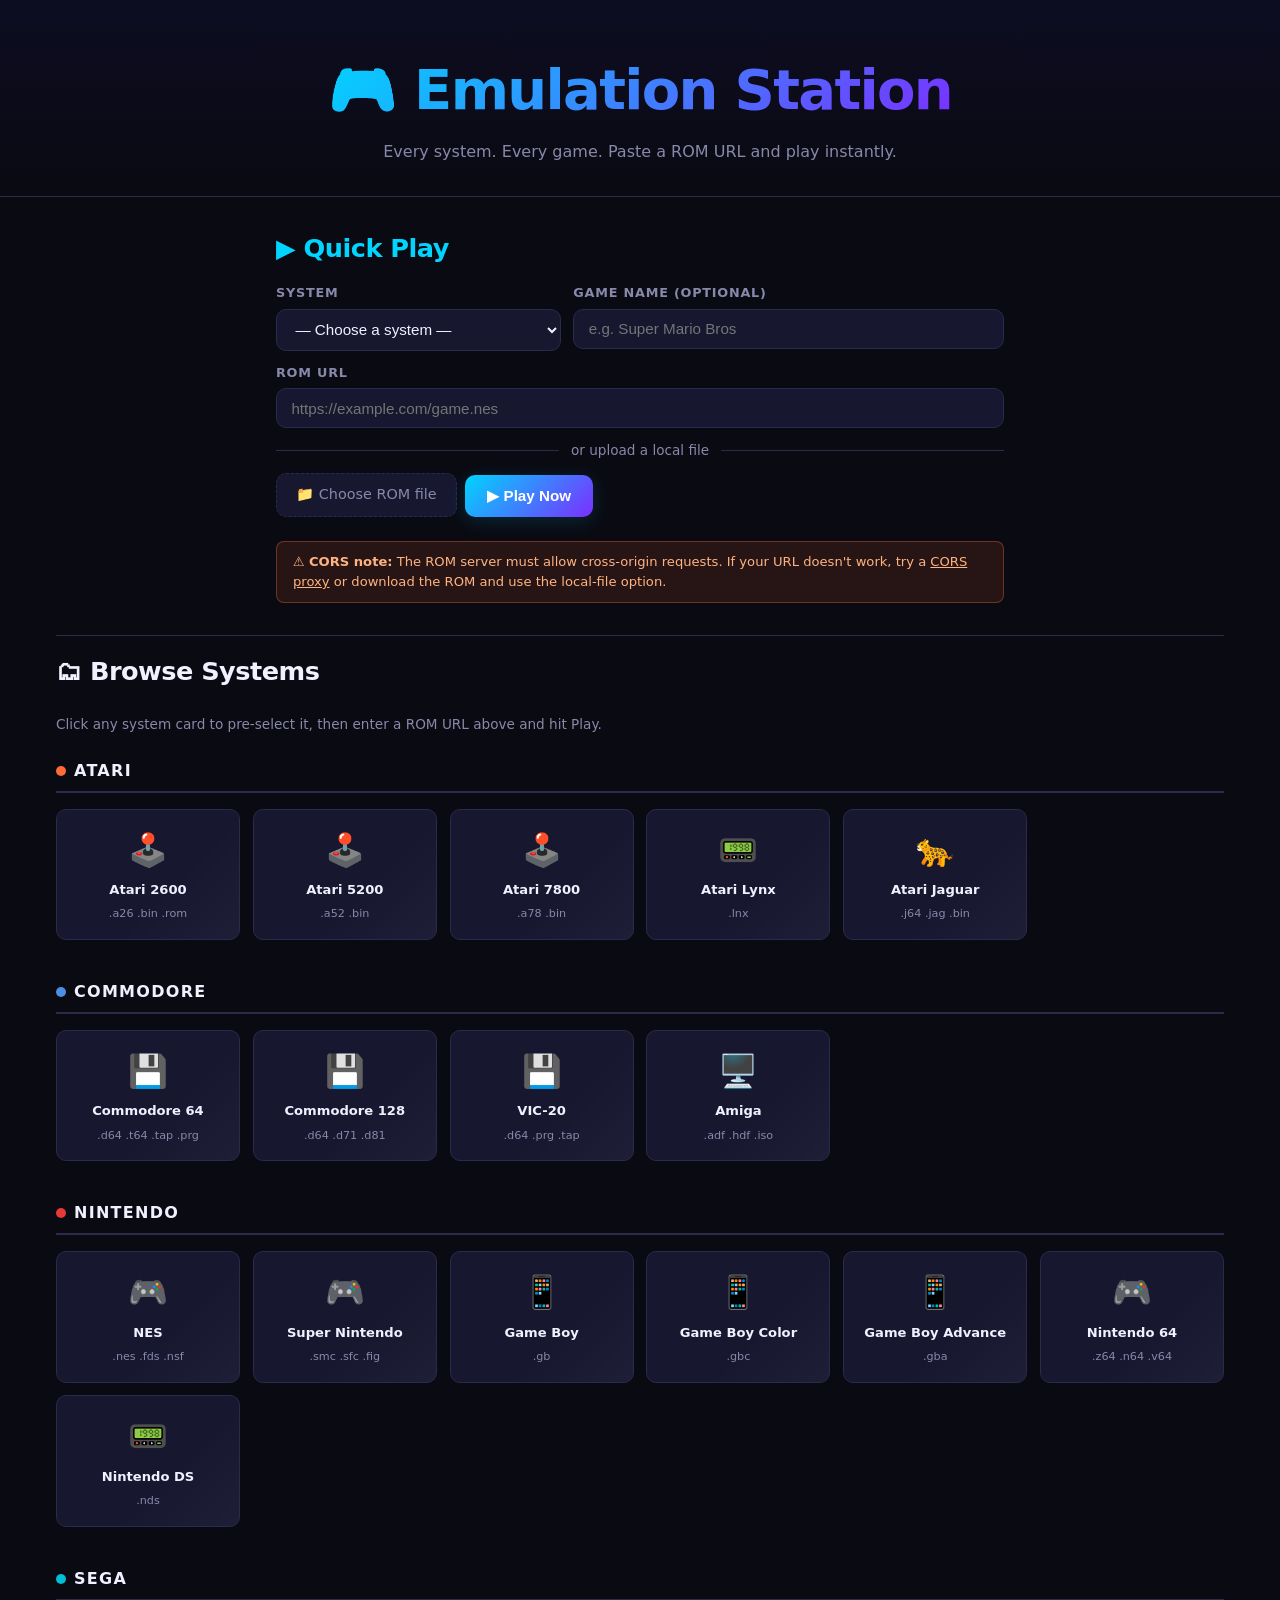
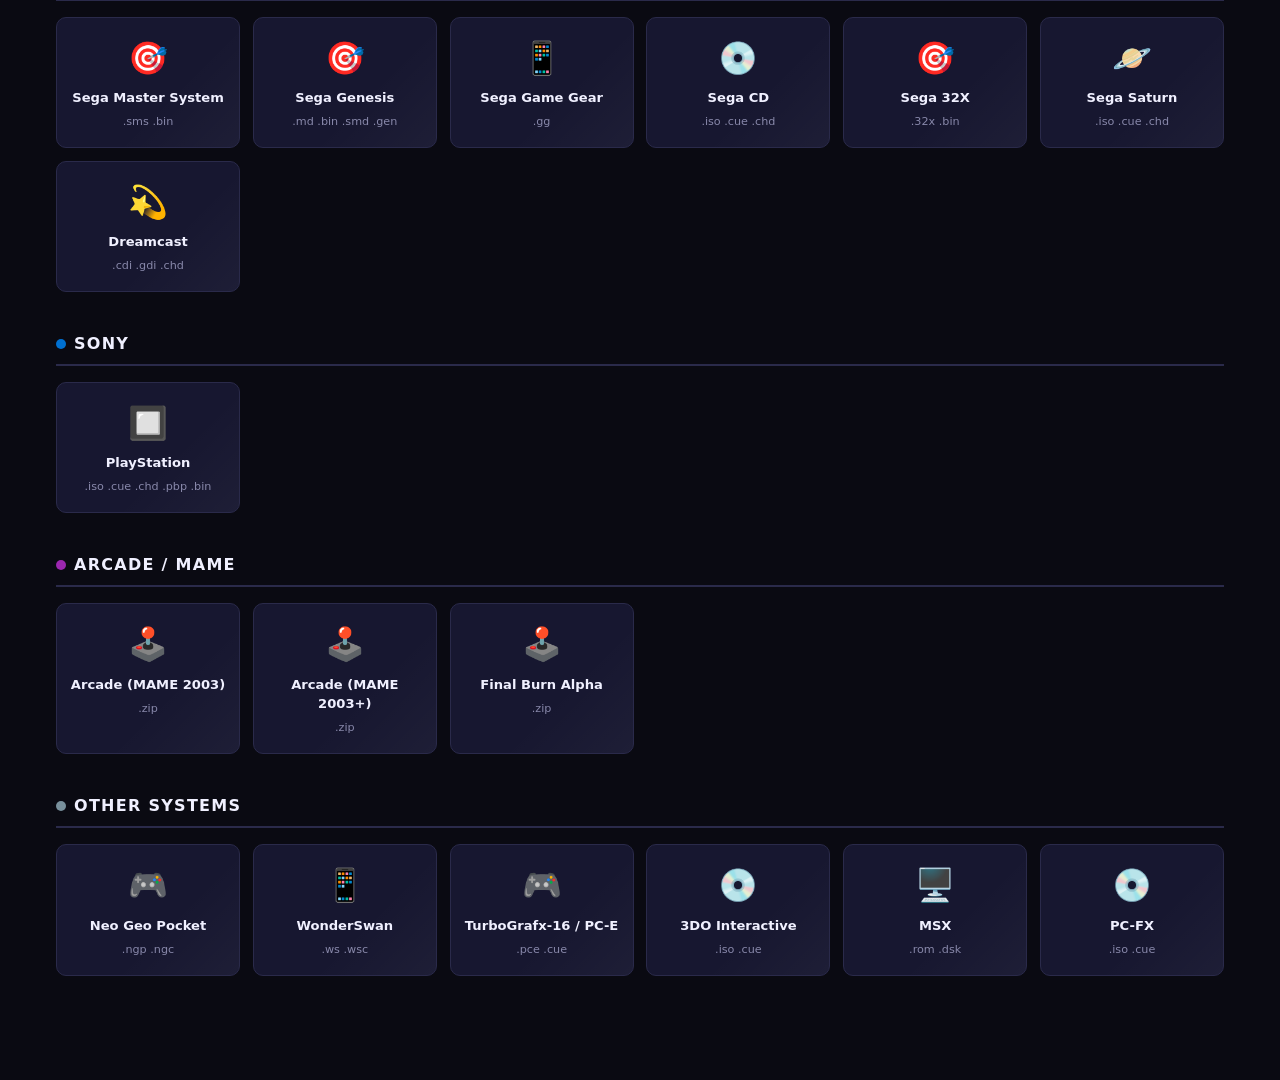
==== index.html @ 925c61c5 "Add complete web-based emulation station with 33 systems and virtual gamepad Co-authored-by: www-inf" ====
<!DOCTYPE html>
<html lang="en">
<head>
  <meta charset="UTF-8" />
  <meta name="viewport" content="width=device-width, initial-scale=1.0" />
  <title>Emulation Station – Play Any Game, Any System</title>
  <meta name="description" content="Web-based emulation station supporting Atari, Commodore, NES, SNES, N64, GBA, DS, Genesis, Dreamcast, PlayStation and more. Load ROMs from any URL." />
  <link rel="stylesheet" href="styles.css" />
  <style>
    /* ── Page-specific overrides ── */
    .page-wrapper { max-width: 1200px; margin: 0 auto; }
    .cors-note {
      background: rgba(255, 107, 53, .12);
      border: 1px solid rgba(255, 107, 53, .35);
      border-radius: 8px;
      padding: .65rem 1rem;
      font-size: .82rem;
      color: #ffb380;
      margin-top: .75rem;
    }
    .cors-note a { color: #ffb380; text-decoration: underline; }
    .launch-bar {
      display: flex;
      gap: .5rem;
      flex-wrap: wrap;
      align-items: flex-end;
    }
    .launch-bar > .btn { height: 42px; }
  </style>
</head>
<body>

<!-- ══ Header ══════════════════════════════════════════════════════════════ -->
<header class="site-header">
  <div class="logo">🎮 Emulation Station</div>
  <p class="tagline">Every system. Every game. Paste a ROM URL and play instantly.</p>
</header>

<div class="page-wrapper">

  <!-- ══ Quick-Play ════════════════════════════════════════════════════════ -->
  <section class="quick-play" aria-label="Quick play">
    <h2>▶ Quick Play</h2>

    <div class="quick-play-form">

      <!-- Row 1: system + name -->
      <div class="form-row">
        <div class="input-group">
          <label for="systemSelect">System</label>
          <select id="systemSelect">
            <option value="">— Choose a system —</option>
          </select>
        </div>
        <div class="input-group" style="flex:2 1 260px">
          <label for="gameName">Game name (optional)</label>
          <input type="text" id="gameName" placeholder="e.g. Super Mario Bros" />
        </div>
      </div>

      <!-- Row 2: URL input -->
      <div class="input-group">
        <label for="romUrl">ROM URL</label>
        <input type="url" id="romUrl" placeholder="https://example.com/game.nes" autocomplete="off" />
      </div>

      <!-- Row 3: OR / file upload / launch -->
      <div class="or-divider">or upload a local file</div>

      <div class="launch-bar">
        <label class="file-upload-label" for="romFile" title="Upload a local ROM file">
          📁 Choose ROM file
          <input type="file" id="romFile" accept=".nes,.smc,.sfc,.gb,.gbc,.gba,.z64,.n64,.v64,.nds,.md,.gen,.bin,.sms,.gg,.psx,.iso,.cue,.chd,.pbp,.a26,.a52,.a78,.lnx,.j64,.d64,.prg,.tap,.ngp,.ngc,.ws,.wsc,.pce,.adf,.32x,.gdi,.cdi,.zip,.rom" />
        </label>
        <button class="btn btn-primary" id="launchBtn" onclick="handleLaunch()">
          ▶ Play Now
        </button>
      </div>

      <p class="cors-note">
        ⚠️ <strong>CORS note:</strong> The ROM server must allow cross-origin requests.
        If your URL doesn't work, try a
        <a href="https://cors-anywhere.herokuapp.com/" target="_blank" rel="noopener">CORS proxy</a>
        or download the ROM and use the local-file option.
      </p>
    </div>
  </section>

  <!-- ══ Recent ROMs ════════════════════════════════════════════════════════ -->
  <section class="recent-section" aria-label="Recent games" id="recentSection" style="display:none">
    <h2>🕘 Recent Games</h2>
    <ul id="recentList" aria-label="Recently played games"></ul>
    <button class="btn btn-secondary" style="margin-top:.5rem;font-size:.78rem;padding:.35rem .8rem"
            onclick="clearRecent()">Clear history</button>
  </section>

  <!-- ══ System Browser ════════════════════════════════════════════════════ -->
  <section class="systems-section" aria-label="System browser">
    <h2>🗂 Browse Systems</h2>
    <p style="color:var(--text-muted);font-size:.85rem;margin-bottom:1.5rem">
      Click any system card to pre-select it, then enter a ROM URL above and hit Play.
    </p>
    <div id="categoriesContainer"></div>
  </section>

</div><!-- /.page-wrapper -->

<!-- ══ Toast ══════════════════════════════════════════════════════════════ -->
<div id="toast" class="toast" role="status" aria-live="polite"></div>

<!-- ══ Scripts ══════════════════════════════════════════════════════════════ -->
<script src="app.js"></script>
<script>
(function () {
  /* ── Build system <select> ── */
  const sel = document.getElementById('systemSelect');
  CATEGORIES.forEach(cat => {
    const group = document.createElement('optgroup');
    group.label = cat.label;
    SYSTEMS.filter(s => s.cat === cat.id).forEach(sys => {
      const opt = document.createElement('option');
      opt.value = sys.id;
      opt.textContent = sys.name;
      group.appendChild(opt);
    });
    sel.appendChild(group);
  });

  /* ── Build system cards grid ── */
  const container = document.getElementById('categoriesContainer');
  CATEGORIES.forEach(cat => {
    const systems = SYSTEMS.filter(s => s.cat === cat.id);
    if (!systems.length) return;

    const block = document.createElement('div');
    block.className = 'category-block';
    block.innerHTML = `
      <div class="category-title">
        <span class="category-dot" style="background:${cat.color}"></span>
        ${cat.label}
      </div>
      <div class="system-grid" id="grid-${cat.id}"></div>`;
    container.appendChild(block);

    const grid = block.querySelector('.system-grid');
    systems.forEach(sys => {
      const card = document.createElement('div');
      card.className = 'system-card';
      card.style.cssText = `--cat-color:${cat.color}`;
      card.innerHTML = `
        <div class="system-icon">${sys.icon}</div>
        <div class="system-name">${sys.name}</div>
        <div class="system-exts">${sys.exts}</div>`;
      card.style.borderColor = 'var(--border)';

      card.addEventListener('click', () => {
        // Deselect all cards, select this one
        document.querySelectorAll('.system-card').forEach(c => {
          c.classList.remove('selected');
          c.style.borderColor = 'var(--border)';
        });
        card.classList.add('selected');
        card.style.borderColor = cat.color;
        card.style.boxShadow   = `0 0 0 2px ${cat.color}44`;

        // Sync the <select>
        document.getElementById('systemSelect').value = sys.id;

        // Scroll to quick-play
        document.querySelector('.quick-play').scrollIntoView({ behavior: 'smooth', block: 'start' });
      });

      grid.appendChild(card);
    });
  });

  /* ── File input – auto-fill ROM name from filename ── */
  document.getElementById('romFile').addEventListener('change', function () {
    if (!this.files || !this.files[0]) return;
    const file = this.files[0];
    // Store the object URL so we can pass it to EmulatorJS
    window._localRomUrl = URL.createObjectURL(file);
    window._localRomName = file.name.replace(/\.[^.]+$/, '');

    const nameInput = document.getElementById('gameName');
    if (!nameInput.value) nameInput.value = window._localRomName;

    // Try to auto-detect system from extension
    const ext = ('.' + file.name.split('.').pop()).toLowerCase();
    const match = SYSTEMS.find(s => s.exts.split(' ').includes(ext));
    if (match) {
      document.getElementById('systemSelect').value = match.id;
      // Highlight card
      document.querySelectorAll('.system-card').forEach(c => {
        c.classList.remove('selected');
        c.style.borderColor = 'var(--border)';
        c.style.boxShadow   = '';
      });
    }
    showToast(`📁 Loaded: ${file.name}`);
  });

  /* ── Recent ROMs ── */
  function renderRecent() {
    const list    = getRecentROMs();
    const section = document.getElementById('recentSection');
    const ul      = document.getElementById('recentList');
    ul.innerHTML  = '';

    if (!list.length) { section.style.display = 'none'; return; }
    section.style.display = 'block';

    list.forEach(entry => {
      const sys = getSystem(entry.sysId);
      const li  = document.createElement('li');
      li.className = 'recent-item';
      li.innerHTML = `
        <div class="recent-item-info">
          <span>${sys ? sys.icon : '🎮'}</span>
          <span class="recent-item-name">${escHtml(entry.name)}</span>
        </div>
        <span class="recent-item-system">${sys ? sys.name : entry.sysId}</span>
        <span class="recent-item-play">▶</span>`;
      li.addEventListener('click', () => launchEmulator(entry.core, entry.rom, entry.name, entry.sysId));
      ul.appendChild(li);
    });
  }
  renderRecent();

  window.clearRecent = function () {
    clearRecentROMs();
    renderRecent();
    showToast('History cleared.');
  };

  /* ── Launch handler ── */
  window.handleLaunch = function () {
    const sysId = document.getElementById('systemSelect').value;
    const sys   = getSystem(sysId);
    if (!sys) { showToast('⚠️ Please choose a system first.'); return; }

    const name    = document.getElementById('gameName').value.trim() || window._localRomName || 'Game';
    const urlInput = document.getElementById('romUrl').value.trim();
    const rom     = window._localRomUrl || urlInput;

    if (!rom) { showToast('⚠️ Enter a ROM URL or upload a local file.'); return; }

    // Save to recent list before navigating
    saveRecentROM({ name, core: sys.core, rom: urlInput || rom, sysId, ts: Date.now() });

    launchEmulator(sys.core, rom, name, sysId);
  };

  function escHtml(s) {
    return s.replace(/&/g,'&amp;').replace(/</g,'&lt;').replace(/>/g,'&gt;');
  }

  /* ── Keyboard shortcut: Enter key on URL input ── */
  document.getElementById('romUrl').addEventListener('keydown', e => {
    if (e.key === 'Enter') handleLaunch();
  });

})();
</script>
</body>
</html>
---- styles.css ----
/* =====================================================
   Emulation Station – Global Styles
   Dark retro-gaming theme with neon cyan accents
   ===================================================== */

:root {
  --bg-primary:   #0a0a12;
  --bg-secondary: #111120;
  --bg-card:      #171730;
  --bg-card-hover:#1e1e3c;
  --accent:       #00d4ff;
  --accent2:      #7b2fff;
  --accent-atari:     #ff6b35;
  --accent-commodore: #4a8fe2;
  --accent-nintendo:  #e53935;
  --accent-sega:      #00bcd4;
  --accent-sony:      #0070d1;
  --accent-arcade:    #9c27b0;
  --accent-other:     #78909c;
  --text:         #f0f0ff;
  --text-muted:   #8888aa;
  --border:       #2a2a4a;
  --shadow:       rgba(0, 212, 255, 0.15);
  --radius:       10px;
  --transition:   0.2s ease;
}

*, *::before, *::after { box-sizing: border-box; margin: 0; padding: 0; }

html { scroll-behavior: smooth; }

body {
  font-family: 'Segoe UI', system-ui, -apple-system, sans-serif;
  background: var(--bg-primary);
  color: var(--text);
  min-height: 100vh;
  line-height: 1.5;
}

/* ── Scrollbar ─────────────────────────────────────── */
::-webkit-scrollbar { width: 6px; }
::-webkit-scrollbar-track { background: var(--bg-secondary); }
::-webkit-scrollbar-thumb { background: var(--border); border-radius: 3px; }
::-webkit-scrollbar-thumb:hover { background: var(--accent); }

/* ── Typography ────────────────────────────────────── */
h1, h2, h3 { font-weight: 700; letter-spacing: -0.02em; }
h1 { font-size: clamp(1.8rem, 5vw, 3rem); }
h2 { font-size: clamp(1.2rem, 3vw, 1.6rem); }
a { color: var(--accent); text-decoration: none; }
a:hover { text-decoration: underline; }

/* ── Utility ───────────────────────────────────────── */
.sr-only {
  position: absolute; width: 1px; height: 1px;
  padding: 0; margin: -1px; overflow: hidden;
  clip: rect(0,0,0,0); white-space: nowrap; border: 0;
}

/* ════════════════════════════════════════════════════
   LAUNCHER (index.html)
   ════════════════════════════════════════════════════ */

/* ── Site header ───────────────────────────────────── */
.site-header {
  text-align: center;
  padding: 3rem 1rem 2rem;
  background: linear-gradient(180deg, #0d0d22 0%, var(--bg-primary) 100%);
  border-bottom: 1px solid var(--border);
}
.logo {
  display: inline-flex;
  align-items: center;
  gap: .5rem;
  font-size: clamp(2rem, 6vw, 3.5rem);
  font-weight: 900;
  letter-spacing: -0.03em;
  background: linear-gradient(135deg, var(--accent) 0%, var(--accent2) 100%);
  -webkit-background-clip: text;
  -webkit-text-fill-color: transparent;
  background-clip: text;
}
.tagline {
  margin-top: .5rem;
  color: var(--text-muted);
  font-size: 1rem;
}

/* ── Quick-play section ────────────────────────────── */
.quick-play {
  max-width: 760px;
  margin: 2rem auto;
  padding: 0 1rem;
}
.quick-play h2 {
  margin-bottom: 1rem;
  color: var(--accent);
}
.quick-play-form {
  display: flex;
  flex-direction: column;
  gap: .75rem;
}
.form-row {
  display: flex;
  gap: .75rem;
  flex-wrap: wrap;
}
.form-row > * { flex: 1 1 200px; }

.input-group {
  display: flex;
  flex-direction: column;
  gap: .4rem;
}
.input-group label {
  font-size: .8rem;
  font-weight: 600;
  color: var(--text-muted);
  text-transform: uppercase;
  letter-spacing: .06em;
}

select, input[type="url"], input[type="text"] {
  width: 100%;
  padding: .65rem .9rem;
  border: 1.5px solid var(--border);
  border-radius: var(--radius);
  background: var(--bg-card);
  color: var(--text);
  font-size: .95rem;
  transition: border-color var(--transition), box-shadow var(--transition);
  outline: none;
}
select:focus,
input[type="url"]:focus,
input[type="text"]:focus {
  border-color: var(--accent);
  box-shadow: 0 0 0 3px var(--shadow);
}
select option { background: var(--bg-card); }

/* ── Buttons ───────────────────────────────────────── */
.btn {
  display: inline-flex;
  align-items: center;
  justify-content: center;
  gap: .4rem;
  padding: .65rem 1.4rem;
  border: none;
  border-radius: var(--radius);
  font-size: .95rem;
  font-weight: 700;
  cursor: pointer;
  transition: opacity var(--transition), transform var(--transition), box-shadow var(--transition);
  white-space: nowrap;
}
.btn:hover { opacity: .88; transform: translateY(-1px); }
.btn:active { transform: translateY(0); }

.btn-primary {
  background: linear-gradient(135deg, var(--accent) 0%, var(--accent2) 100%);
  color: #fff;
  box-shadow: 0 4px 20px var(--shadow);
}
.btn-secondary {
  background: var(--bg-card);
  color: var(--text);
  border: 1.5px solid var(--border);
}
.btn-secondary:hover { border-color: var(--accent); color: var(--accent); }

.btn-danger {
  background: #e53935;
  color: #fff;
}

/* ── File upload ───────────────────────────────────── */
.file-upload-label {
  display: flex;
  align-items: center;
  justify-content: center;
  gap: .5rem;
  padding: .65rem 1.2rem;
  border: 1.5px dashed var(--border);
  border-radius: var(--radius);
  background: var(--bg-card);
  color: var(--text-muted);
  cursor: pointer;
  font-size: .9rem;
  transition: border-color var(--transition), color var(--transition);
}
.file-upload-label:hover { border-color: var(--accent); color: var(--accent); }
input[type="file"] { display: none; }

/* ── Divider ───────────────────────────────────────── */
.or-divider {
  display: flex;
  align-items: center;
  gap: .75rem;
  color: var(--text-muted);
  font-size: .85rem;
}
.or-divider::before,
.or-divider::after {
  content: '';
  flex: 1;
  height: 1px;
  background: var(--border);
}

/* ── Recent ROMs ───────────────────────────────────── */
.recent-section {
  max-width: 760px;
  margin: 0 auto 2rem;
  padding: 0 1rem;
}
.recent-section h2 { margin-bottom: .75rem; color: var(--text-muted); font-size: 1rem; text-transform: uppercase; letter-spacing: .06em; }
#recentList { list-style: none; display: flex; flex-direction: column; gap: .4rem; }
.recent-item {
  display: flex;
  align-items: center;
  justify-content: space-between;
  gap: .75rem;
  padding: .55rem .9rem;
  border: 1px solid var(--border);
  border-radius: var(--radius);
  background: var(--bg-card);
  font-size: .85rem;
  cursor: pointer;
  transition: border-color var(--transition), background var(--transition);
}
.recent-item:hover { border-color: var(--accent); background: var(--bg-card-hover); }
.recent-item-info { display: flex; align-items: center; gap: .5rem; overflow: hidden; }
.recent-item-name { font-weight: 600; white-space: nowrap; overflow: hidden; text-overflow: ellipsis; }
.recent-item-system { color: var(--text-muted); font-size: .78rem; white-space: nowrap; }
.recent-item-play { font-size: 1.1rem; flex-shrink: 0; }
.badge {
  font-size: .7rem;
  font-weight: 700;
  padding: .15rem .4rem;
  border-radius: 4px;
  text-transform: uppercase;
  letter-spacing: .05em;
  flex-shrink: 0;
}

/* ── System grid ───────────────────────────────────── */
.systems-section {
  max-width: 1200px;
  margin: 0 auto;
  padding: 0 1rem 4rem;
}
.systems-section > h2 {
  margin-bottom: 1.5rem;
  padding-top: 1rem;
  border-top: 1px solid var(--border);
}

.category-block { margin-bottom: 2.5rem; }
.category-title {
  display: flex;
  align-items: center;
  gap: .5rem;
  font-size: 1rem;
  font-weight: 700;
  text-transform: uppercase;
  letter-spacing: .08em;
  margin-bottom: 1rem;
  padding-bottom: .5rem;
  border-bottom: 2px solid var(--border);
}
.category-dot {
  width: 10px;
  height: 10px;
  border-radius: 50%;
  flex-shrink: 0;
}

.system-grid {
  display: grid;
  grid-template-columns: repeat(auto-fill, minmax(160px, 1fr));
  gap: .8rem;
}
.system-card {
  display: flex;
  flex-direction: column;
  align-items: center;
  gap: .4rem;
  padding: 1rem .75rem;
  border: 1.5px solid var(--border);
  border-radius: var(--radius);
  background: var(--bg-card);
  cursor: pointer;
  transition: border-color var(--transition), background var(--transition), transform var(--transition), box-shadow var(--transition);
  text-align: center;
  position: relative;
  overflow: hidden;
  user-select: none;
}
.system-card::before {
  content: '';
  position: absolute;
  inset: 0;
  background: linear-gradient(135deg, transparent 60%, rgba(255,255,255,.03) 100%);
}
.system-card:hover {
  transform: translateY(-3px);
  box-shadow: 0 8px 24px rgba(0,0,0,.4);
}
.system-card.selected {
  background: var(--bg-card-hover);
}
.system-icon { font-size: 2rem; }
.system-name { font-size: .82rem; font-weight: 700; }
.system-exts { font-size: .7rem; color: var(--text-muted); }

/* ════════════════════════════════════════════════════
   EMULATOR PAGE (emulator.html)
   ════════════════════════════════════════════════════ */

.emulator-page {
  display: flex;
  flex-direction: column;
  min-height: 100vh;
  background: #000;
}

/* ── Top bar ───────────────────────────────────────── */
.emu-topbar {
  display: flex;
  align-items: center;
  gap: .5rem;
  padding: .5rem .75rem;
  background: var(--bg-secondary);
  border-bottom: 1px solid var(--border);
  flex-shrink: 0;
  flex-wrap: wrap;
}
.emu-topbar .btn { padding: .4rem .8rem; font-size: .8rem; }
.game-title {
  flex: 1;
  font-size: .9rem;
  font-weight: 600;
  text-align: center;
  color: var(--text-muted);
  overflow: hidden;
  text-overflow: ellipsis;
  white-space: nowrap;
}

/* ── Game screen ───────────────────────────────────── */
#game {
  width: 100%;
  max-width: 900px;
  margin: 0 auto;
  background: #000;
  flex-shrink: 0;
  /* let EmulatorJS size the canvas; keep aspect ratio */
}
#game canvas { display: block; width: 100% !important; height: auto !important; }

/* ── Loading overlay ───────────────────────────────── */
.loading-overlay {
  position: fixed;
  inset: 0;
  background: rgba(10,10,18,.95);
  display: flex;
  flex-direction: column;
  align-items: center;
  justify-content: center;
  gap: 1rem;
  z-index: 9999;
  transition: opacity .4s ease;
}
.loading-overlay.hidden { opacity: 0; pointer-events: none; }
.spinner {
  width: 48px; height: 48px;
  border: 4px solid var(--border);
  border-top-color: var(--accent);
  border-radius: 50%;
  animation: spin 1s linear infinite;
}
@keyframes spin { to { transform: rotate(360deg); } }
.loading-text { color: var(--text-muted); font-size: .9rem; }

/* ── Virtual gamepad ───────────────────────────────── */
.virtual-gamepad {
  background: var(--bg-secondary);
  border-top: 1px solid var(--border);
  padding: .75rem .5rem 1rem;
  user-select: none;
  flex-shrink: 0;
  max-width: 900px;
  width: 100%;
  margin: 0 auto;
}

.shoulder-row {
  display: flex;
  justify-content: space-between;
  margin-bottom: .6rem;
  gap: .4rem;
}
.shoulder-left,
.shoulder-right {
  display: flex;
  gap: .3rem;
}

.main-row {
  display: flex;
  align-items: center;
  justify-content: space-between;
  gap: .5rem;
}

/* D-pad */
.dpad {
  display: grid;
  grid-template-areas:
    ". up ."
    "left center right"
    ". down .";
  grid-template-columns: 40px 40px 40px;
  grid-template-rows: 40px 40px 40px;
  gap: 2px;
  flex-shrink: 0;
}
.dpad-up    { grid-area: up; }
.dpad-down  { grid-area: down; }
.dpad-left  { grid-area: left; }
.dpad-right { grid-area: right; }
.dpad-center {
  grid-area: center;
  background: #1a1a2e;
  border-radius: 3px;
}

/* Action button diamond */
.action-buttons {
  display: grid;
  grid-template-areas:
    ". y ."
    "x . a"
    ". b .";
  grid-template-columns: 40px 40px 40px;
  grid-template-rows: 40px 40px 40px;
  gap: 2px;
  flex-shrink: 0;
}
.btn-y { grid-area: y; }
.btn-x { grid-area: x; }
.btn-a { grid-area: a; }
.btn-b { grid-area: b; }

/* Center meta-buttons */
.center-buttons {
  display: flex;
  flex-direction: column;
  gap: .4rem;
  align-items: center;
}

/* ── Gamepad button styles ─────────────────────────── */
.gp-btn {
  display: flex;
  align-items: center;
  justify-content: center;
  border: none;
  outline: none;
  cursor: pointer;
  transition: background var(--transition), transform .08s, box-shadow .08s;
  font-weight: 700;
  font-size: .7rem;
  touch-action: none;
  -webkit-tap-highlight-color: transparent;
}
.gp-btn:active, .gp-btn.pressed {
  transform: scale(.9);
  box-shadow: none !important;
}

/* D-pad buttons */
.dpad-btn {
  width: 40px; height: 40px;
  background: #222240;
  border-radius: 6px;
  color: var(--text);
  font-size: 1rem;
  box-shadow: 0 3px 0 #111130;
}
.dpad-btn:active, .dpad-btn.pressed {
  background: #333360;
  box-shadow: 0 1px 0 #111130;
}

/* Shoulder buttons */
.shoulder-btn {
  height: 32px;
  padding: 0 .8rem;
  background: #1e1e3a;
  border-radius: 8px 8px 4px 4px;
  color: var(--text-muted);
  box-shadow: 0 4px 0 #11112a;
  font-size: .72rem;
}
.shoulder-btn:active, .shoulder-btn.pressed {
  background: #2a2a4a;
  box-shadow: 0 1px 0 #11112a;
}

/* Action buttons */
.action-btn {
  width: 40px; height: 40px;
  border-radius: 50%;
  font-size: .75rem;
  box-shadow: 0 3px 0 rgba(0,0,0,.5);
}
.btn-a { background: #2196f3; color: #fff; box-shadow: 0 3px 0 #1565c0; }
.btn-b { background: #f44336; color: #fff; box-shadow: 0 3px 0 #b71c1c; }
.btn-x { background: #ff9800; color: #fff; box-shadow: 0 3px 0 #e65100; }
.btn-y { background: #4caf50; color: #fff; box-shadow: 0 3px 0 #1b5e20; }
.btn-a:active, .btn-a.pressed { background: #1565c0; }
.btn-b:active, .btn-b.pressed { background: #b71c1c; }
.btn-x:active, .btn-x.pressed { background: #e65100; }
.btn-y:active, .btn-y.pressed { background: #1b5e20; }

/* Meta buttons */
.meta-btn {
  padding: .3rem .6rem;
  background: #252540;
  border-radius: 20px;
  color: var(--text-muted);
  font-size: .65rem;
  box-shadow: 0 2px 0 #11112a;
  height: 28px;
}
.meta-btn:active, .meta-btn.pressed {
  background: #353560;
  box-shadow: 0 0 0 #11112a;
}

/* ── Toggle gamepad button ─────────────────────────── */
.toggle-gamepad-btn {
  position: fixed;
  bottom: 1rem;
  right: 1rem;
  width: 44px; height: 44px;
  border-radius: 50%;
  background: var(--accent2);
  color: #fff;
  border: none;
  font-size: 1.3rem;
  cursor: pointer;
  z-index: 100;
  box-shadow: 0 4px 16px rgba(123,47,255,.5);
  display: flex;
  align-items: center;
  justify-content: center;
  transition: background var(--transition);
}
.toggle-gamepad-btn:hover { background: #6320cc; }
.virtual-gamepad.hidden { display: none; }

/* ── Notification toast ────────────────────────────── */
.toast {
  position: fixed;
  bottom: 1.5rem;
  left: 50%;
  transform: translateX(-50%) translateY(10px);
  padding: .65rem 1.2rem;
  background: var(--bg-card);
  border: 1px solid var(--border);
  border-radius: 100px;
  font-size: .85rem;
  opacity: 0;
  pointer-events: none;
  transition: opacity .3s ease, transform .3s ease;
  z-index: 1000;
  white-space: nowrap;
}
.toast.show {
  opacity: 1;
  transform: translateX(-50%) translateY(0);
}

/* ── Modal ─────────────────────────────────────────── */
.modal-backdrop {
  position: fixed;
  inset: 0;
  background: rgba(0,0,0,.7);
  z-index: 500;
  display: flex;
  align-items: center;
  justify-content: center;
  padding: 1rem;
  opacity: 0;
  pointer-events: none;
  transition: opacity .2s ease;
}
.modal-backdrop.open { opacity: 1; pointer-events: all; }
.modal {
  background: var(--bg-card);
  border: 1px solid var(--border);
  border-radius: calc(var(--radius)*1.5);
  padding: 1.5rem;
  width: 100%;
  max-width: 440px;
  transform: scale(.95);
  transition: transform .2s ease;
}
.modal-backdrop.open .modal { transform: scale(1); }
.modal h3 { margin-bottom: 1rem; font-size: 1.1rem; }
.modal .form-row { margin-bottom: .75rem; }
.modal-actions { display: flex; gap: .5rem; justify-content: flex-end; margin-top: 1rem; }

/* ── Responsive ────────────────────────────────────── */
@media (max-width: 520px) {
  .dpad-btn { width: 36px; height: 36px; font-size: .9rem; }
  .action-btn { width: 36px; height: 36px; font-size: .68rem; }
  .dpad {
    grid-template-columns: 36px 36px 36px;
    grid-template-rows: 36px 36px 36px;
  }
  .action-buttons {
    grid-template-columns: 36px 36px 36px;
    grid-template-rows: 36px 36px 36px;
  }
}

@media (min-width: 900px) {
  /* On desktop, the virtual gamepad is hidden by default (use keyboard) */
  .virtual-gamepad { display: none; }
  .virtual-gamepad.force-visible { display: block; }
}
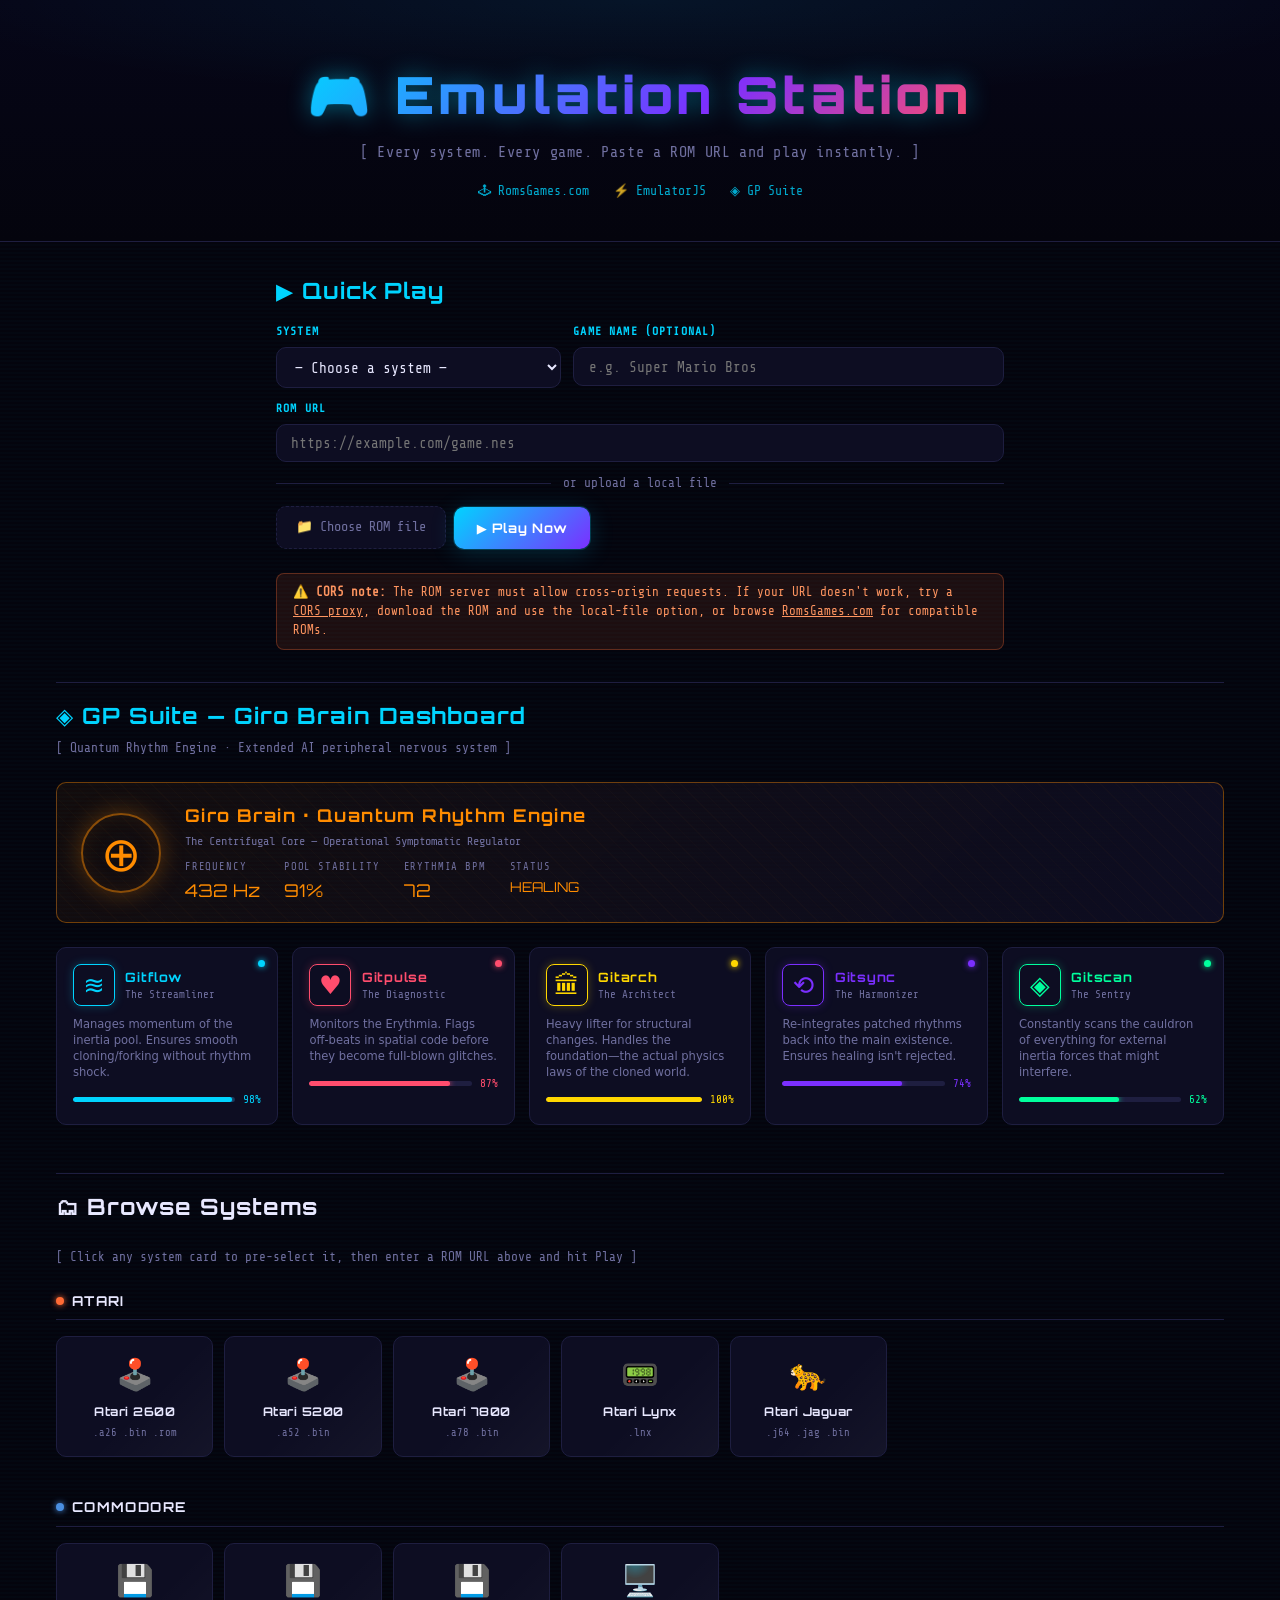
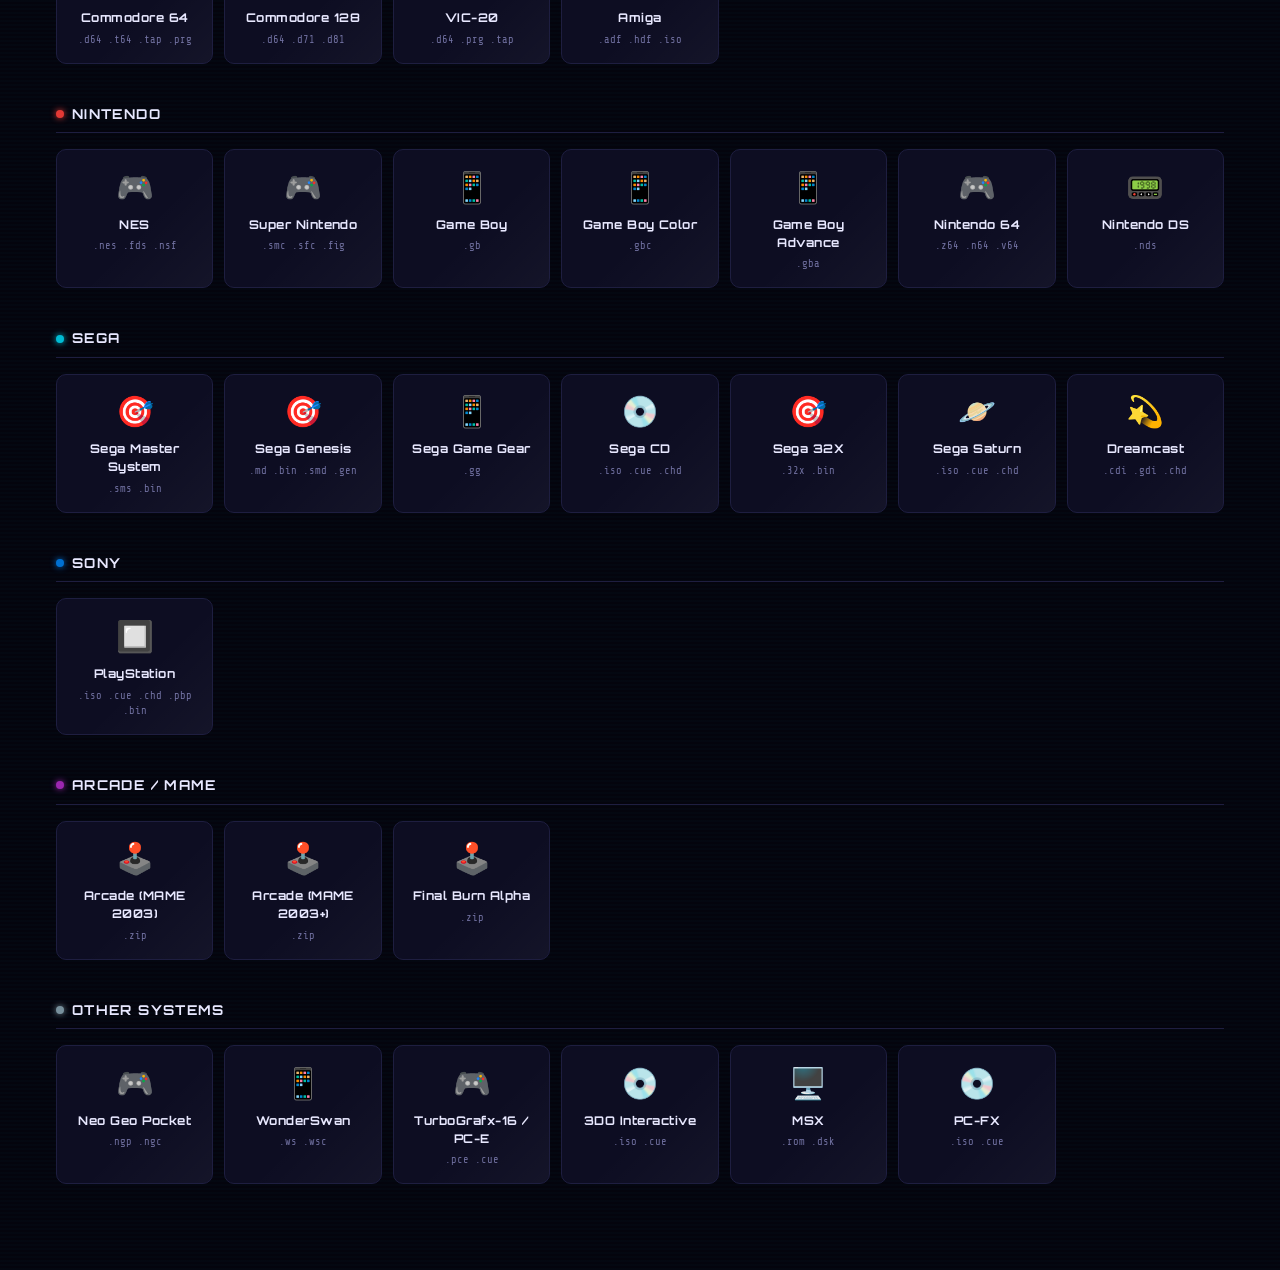
==== commit c83cffbf: "Add sci-fi HUD styling, GP Suite dashboard, Game Genie panel, romsgames.com link, fix emulator readi" ====
--- a/index.html
+++ b/index.html
@@ -10,15 +10,16 @@
     /* ── Page-specific overrides ── */
     .page-wrapper { max-width: 1200px; margin: 0 auto; }
     .cors-note {
-      background: rgba(255, 107, 53, .12);
-      border: 1px solid rgba(255, 107, 53, .35);
+      background: rgba(255, 107, 53, .10);
+      border: 1px solid rgba(255, 107, 53, .30);
       border-radius: 8px;
-      padding: .65rem 1rem;
-      font-size: .82rem;
-      color: #ffb380;
+      padding: .6rem 1rem;
+      font-family: var(--font-mono);
+      font-size: .78rem;
+      color: #ff9560;
       margin-top: .75rem;
     }
-    .cors-note a { color: #ffb380; text-decoration: underline; }
+    .cors-note a { color: #ff9560; text-decoration: underline; }
     .launch-bar {
       display: flex;
       gap: .5rem;
@@ -33,7 +34,12 @@
 <!-- ══ Header ══════════════════════════════════════════════════════════════ -->
 <header class="site-header">
   <div class="logo">🎮 Emulation Station</div>
-  <p class="tagline">Every system. Every game. Paste a ROM URL and play instantly.</p>
+  <p class="tagline">[ Every system. Every game. Paste a ROM URL and play instantly. ]</p>
+  <nav class="header-links" aria-label="External links">
+    <a href="https://romsgames.com" target="_blank" rel="noopener">🕹 RomsGames.com</a>
+    <a href="https://emulatorjs.org" target="_blank" rel="noopener">⚡ EmulatorJS</a>
+    <a href="#gp-suite">◈ GP Suite</a>
+  </nav>
 </header>
 
 <div class="page-wrapper">
@@ -80,8 +86,9 @@
       <p class="cors-note">
         ⚠️ <strong>CORS note:</strong> The ROM server must allow cross-origin requests.
         If your URL doesn't work, try a
-        <a href="https://cors-anywhere.herokuapp.com/" target="_blank" rel="noopener">CORS proxy</a>
-        or download the ROM and use the local-file option.
+        <a href="https://cors-anywhere.herokuapp.com/" target="_blank" rel="noopener">CORS proxy</a>,
+        download the ROM and use the local-file option, or browse
+        <a href="https://romsgames.com" target="_blank" rel="noopener">RomsGames.com</a> for compatible ROMs.
       </p>
     </div>
   </section>
@@ -94,11 +101,47 @@
             onclick="clearRecent()">Clear history</button>
   </section>
 
+  <!-- ══ GP Suite Dashboard ════════════════════════════════════════════════ -->
+  <section class="gp-suite-section" id="gp-suite" aria-label="GP Suite AI Dashboard">
+    <h2>◈ GP Suite — Giro Brain Dashboard</h2>
+    <p class="gp-subtitle">[ Quantum Rhythm Engine · Extended AI peripheral nervous system ]</p>
+
+    <!-- Giro Brain core panel -->
+    <div class="giro-brain-panel" id="giroBrainPanel">
+      <div class="giro-core-symbol" id="giroCoreSymbol">⊕</div>
+      <div class="giro-brain-info">
+        <h3>Giro Brain · Quantum Rhythm Engine</h3>
+        <p class="giro-sub">The Centrifugal Core — Operational Symptomatic Regulator</p>
+        <div class="giro-stats">
+          <div class="giro-stat">
+            <span class="giro-stat-label">Frequency</span>
+            <span class="giro-stat-value" id="giroFreq">432 Hz</span>
+          </div>
+          <div class="giro-stat">
+            <span class="giro-stat-label">Pool Stability</span>
+            <span class="giro-stat-value" id="giroStability">91%</span>
+          </div>
+          <div class="giro-stat">
+            <span class="giro-stat-label">Erythmia BPM</span>
+            <span class="giro-stat-value" id="giroBPM">72</span>
+          </div>
+          <div class="giro-stat">
+            <span class="giro-stat-label">Status</span>
+            <span class="giro-stat-value" id="giroStatus" style="color:#ff8c00;font-size:.85rem">HEALING</span>
+          </div>
+        </div>
+      </div>
+    </div>
+
+    <!-- Agent cards grid -->
+    <div class="gp-agents-grid" id="gpAgentsGrid"></div>
+  </section>
+
   <!-- ══ System Browser ════════════════════════════════════════════════════ -->
   <section class="systems-section" aria-label="System browser">
     <h2>🗂 Browse Systems</h2>
-    <p style="color:var(--text-muted);font-size:.85rem;margin-bottom:1.5rem">
-      Click any system card to pre-select it, then enter a ROM URL above and hit Play.
+    <p style="color:var(--text-muted);font-family:var(--font-mono);font-size:.8rem;margin-bottom:1.5rem">
+      [ Click any system card to pre-select it, then enter a ROM URL above and hit Play ]
     </p>
     <div id="categoriesContainer"></div>
   </section>
@@ -136,7 +179,7 @@
     block.className = 'category-block';
     block.innerHTML = `
       <div class="category-title">
-        <span class="category-dot" style="background:${cat.color}"></span>
+        <span class="category-dot" style="background:${cat.color};color:${cat.color}"></span>
         ${cat.label}
       </div>
       <div class="system-grid" id="grid-${cat.id}"></div>`;
@@ -154,19 +197,15 @@
       card.style.borderColor = 'var(--border)';
 
       card.addEventListener('click', () => {
-        // Deselect all cards, select this one
         document.querySelectorAll('.system-card').forEach(c => {
           c.classList.remove('selected');
           c.style.borderColor = 'var(--border)';
+          c.style.boxShadow   = '';
         });
         card.classList.add('selected');
         card.style.borderColor = cat.color;
-        card.style.boxShadow   = `0 0 0 2px ${cat.color}44`;
-
-        // Sync the <select>
+        card.style.boxShadow   = `0 0 0 2px ${cat.color}44, 0 0 16px ${cat.color}22`;
         document.getElementById('systemSelect').value = sys.id;
-
-        // Scroll to quick-play
         document.querySelector('.quick-play').scrollIntoView({ behavior: 'smooth', block: 'start' });
       });
 
@@ -178,19 +217,16 @@
   document.getElementById('romFile').addEventListener('change', function () {
     if (!this.files || !this.files[0]) return;
     const file = this.files[0];
-    // Store the object URL so we can pass it to EmulatorJS
-    window._localRomUrl = URL.createObjectURL(file);
+    window._localRomUrl  = URL.createObjectURL(file);
     window._localRomName = file.name.replace(/\.[^.]+$/, '');
 
     const nameInput = document.getElementById('gameName');
     if (!nameInput.value) nameInput.value = window._localRomName;
 
-    // Try to auto-detect system from extension
-    const ext = ('.' + file.name.split('.').pop()).toLowerCase();
+    const ext   = ('.' + file.name.split('.').pop()).toLowerCase();
     const match = SYSTEMS.find(s => s.exts.split(' ').includes(ext));
     if (match) {
       document.getElementById('systemSelect').value = match.id;
-      // Highlight card
       document.querySelectorAll('.system-card').forEach(c => {
         c.classList.remove('selected');
         c.style.borderColor = 'var(--border)';
@@ -239,15 +275,13 @@
     const sys   = getSystem(sysId);
     if (!sys) { showToast('⚠️ Please choose a system first.'); return; }
 
-    const name    = document.getElementById('gameName').value.trim() || window._localRomName || 'Game';
+    const name     = document.getElementById('gameName').value.trim() || window._localRomName || 'Game';
     const urlInput = document.getElementById('romUrl').value.trim();
-    const rom     = window._localRomUrl || urlInput;
+    const rom      = window._localRomUrl || urlInput;
 
     if (!rom) { showToast('⚠️ Enter a ROM URL or upload a local file.'); return; }
 
-    // Save to recent list before navigating
     saveRecentROM({ name, core: sys.core, rom: urlInput || rom, sysId, ts: Date.now() });
-
     launchEmulator(sys.core, rom, name, sysId);
   };
 
@@ -260,6 +294,59 @@
     if (e.key === 'Enter') handleLaunch();
   });
 
+  /* ── GP Suite Dashboard ── */
+  (function buildGPSuite() {
+    const grid = document.getElementById('gpAgentsGrid');
+
+    GP_AGENTS.forEach(agent => {
+      const card = document.createElement('div');
+      card.className   = 'gp-agent-card';
+      card.id          = `agent-${agent.id}`;
+      card.style.setProperty('--agent-color', agent.color);
+      card.innerHTML = `
+        <div class="gp-status-dot"></div>
+        <div class="gp-agent-header">
+          <div class="gp-agent-symbol">${agent.symbol}</div>
+          <div class="gp-agent-label">
+            <h4>${agent.name}</h4>
+            <div class="gp-agent-title">${agent.title}</div>
+          </div>
+        </div>
+        <p class="gp-agent-role">${agent.role}</p>
+        <div class="gp-health-bar-wrap">
+          <div class="gp-health-bar">
+            <div class="gp-health-fill" id="health-fill-${agent.id}" style="width:${agent.health}%"></div>
+          </div>
+          <span class="gp-health-pct" id="health-pct-${agent.id}">${agent.health}%</span>
+        </div>`;
+      grid.appendChild(card);
+    });
+
+    /* Heartbeat tick – update health bars every 3 s */
+    let agents = GP_AGENTS.slice();
+    setInterval(() => {
+      agents = gpHeartbeat(agents);
+      agents.forEach(a => {
+        const fill = document.getElementById(`health-fill-${a.id}`);
+        const pct  = document.getElementById(`health-pct-${a.id}`);
+        if (fill) fill.style.width = a.health + '%';
+        if (pct)  pct.textContent  = a.health + '%';
+      });
+
+      /* Giro Brain pulse */
+      const bpmDelta  = Math.round((Math.random() - 0.5) * 4);
+      const newBPM    = Math.max(55, Math.min(110, GIRO_BRAIN.erythmiaBPM + bpmDelta));
+      GIRO_BRAIN.erythmiaBPM = newBPM;
+      const bpmEl = document.getElementById('giroBPM');
+      if (bpmEl) bpmEl.textContent = newBPM;
+
+      const stabilityDelta = (Math.random() - 0.5) * 2;
+      GIRO_BRAIN.poolStability = Math.max(50, Math.min(100, GIRO_BRAIN.poolStability + stabilityDelta));
+      const stEl = document.getElementById('giroStability');
+      if (stEl) stEl.textContent = Math.round(GIRO_BRAIN.poolStability) + '%';
+    }, 3000);
+  })();
+
 })();
 </script>
 </body>
--- a/styles.css
+++ b/styles.css
@@ -1,15 +1,20 @@
 /* =====================================================
    Emulation Station – Global Styles
-   Dark retro-gaming theme with neon cyan accents
+   Sci-fi alien-radio HUD theme · neon cyan + violet
    ===================================================== */
 
+@import url('https://fonts.googleapis.com/css2?family=Orbitron:wght@400;700;900&family=Share+Tech+Mono&display=swap');
+
 :root {
-  --bg-primary:   #0a0a12;
-  --bg-secondary: #111120;
-  --bg-card:      #171730;
-  --bg-card-hover:#1e1e3c;
+  --bg-primary:   #04040d;
+  --bg-secondary: #080818;
+  --bg-card:      #0d0d22;
+  --bg-card-hover:#121230;
   --accent:       #00d4ff;
   --accent2:      #7b2fff;
+  --accent3:      #ff4d6d;
+  --accent-gold:  #ffd700;
+  --accent-green: #00ff9d;
   --accent-atari:     #ff6b35;
   --accent-commodore: #4a8fe2;
   --accent-nintendo:  #e53935;
@@ -17,12 +22,16 @@
   --accent-sony:      #0070d1;
   --accent-arcade:    #9c27b0;
   --accent-other:     #78909c;
-  --text:         #f0f0ff;
-  --text-muted:   #8888aa;
-  --border:       #2a2a4a;
-  --shadow:       rgba(0, 212, 255, 0.15);
+  --text:         #e8e8ff;
+  --text-muted:   #7070a0;
+  --border:       #1e1e40;
+  --border-glow:  rgba(0, 212, 255, 0.35);
+  --shadow:       rgba(0, 212, 255, 0.18);
+  --shadow2:      rgba(123, 47, 255, 0.25);
   --radius:       10px;
   --transition:   0.2s ease;
+  --font-hud:     'Orbitron', 'Segoe UI', system-ui, sans-serif;
+  --font-mono:    'Share Tech Mono', 'Courier New', monospace;
 }
 
 *, *::before, *::after { box-sizing: border-box; margin: 0; padding: 0; }
@@ -35,20 +44,29 @@
   color: var(--text);
   min-height: 100vh;
   line-height: 1.5;
+  /* subtle scanline texture */
+  background-image:
+    repeating-linear-gradient(
+      0deg,
+      transparent,
+      transparent 2px,
+      rgba(0, 212, 255, 0.015) 2px,
+      rgba(0, 212, 255, 0.015) 4px
+    );
 }
 
 /* ── Scrollbar ─────────────────────────────────────── */
-::-webkit-scrollbar { width: 6px; }
+::-webkit-scrollbar { width: 5px; }
 ::-webkit-scrollbar-track { background: var(--bg-secondary); }
-::-webkit-scrollbar-thumb { background: var(--border); border-radius: 3px; }
+::-webkit-scrollbar-thumb { background: var(--accent2); border-radius: 3px; }
 ::-webkit-scrollbar-thumb:hover { background: var(--accent); }
 
 /* ── Typography ────────────────────────────────────── */
-h1, h2, h3 { font-weight: 700; letter-spacing: -0.02em; }
+h1, h2, h3 { font-family: var(--font-hud); font-weight: 700; letter-spacing: 0.04em; }
 h1 { font-size: clamp(1.8rem, 5vw, 3rem); }
-h2 { font-size: clamp(1.2rem, 3vw, 1.6rem); }
+h2 { font-size: clamp(1.1rem, 3vw, 1.4rem); }
 a { color: var(--accent); text-decoration: none; }
-a:hover { text-decoration: underline; }
+a:hover { text-decoration: underline; color: #fff; }
 
 /* ── Utility ───────────────────────────────────────── */
 .sr-only {
@@ -57,6 +75,30 @@
   clip: rect(0,0,0,0); white-space: nowrap; border: 0;
 }
 
+/* ── Neon text glow helper ─────────────────────────── */
+.neon-text {
+  text-shadow: 0 0 8px currentColor, 0 0 20px currentColor;
+}
+
+/* ── HUD corner brackets ───────────────────────────── */
+.hud-box {
+  position: relative;
+  border: 1px solid var(--border);
+  border-radius: var(--radius);
+  padding: 1.25rem;
+  background: var(--bg-card);
+}
+.hud-box::before,
+.hud-box::after {
+  content: '';
+  position: absolute;
+  width: 14px; height: 14px;
+  border-color: var(--accent);
+  border-style: solid;
+}
+.hud-box::before { top: -1px; left: -1px; border-width: 2px 0 0 2px; border-radius: 3px 0 0 0; }
+.hud-box::after  { bottom: -1px; right: -1px; border-width: 0 2px 2px 0; border-radius: 0 0 3px 0; }
+
 /* ════════════════════════════════════════════════════
    LAUNCHER (index.html)
    ════════════════════════════════════════════════════ */
@@ -64,27 +106,60 @@
 /* ── Site header ───────────────────────────────────── */
 .site-header {
   text-align: center;
-  padding: 3rem 1rem 2rem;
-  background: linear-gradient(180deg, #0d0d22 0%, var(--bg-primary) 100%);
+  padding: 3.5rem 1rem 2.5rem;
+  background: linear-gradient(180deg, #060618 0%, var(--bg-primary) 100%);
   border-bottom: 1px solid var(--border);
+  position: relative;
+  overflow: hidden;
+}
+.site-header::before {
+  content: '';
+  position: absolute;
+  inset: 0;
+  background: radial-gradient(ellipse 80% 60% at 50% 0%, rgba(0,212,255,.07) 0%, transparent 70%);
+  pointer-events: none;
 }
 .logo {
   display: inline-flex;
   align-items: center;
-  gap: .5rem;
-  font-size: clamp(2rem, 6vw, 3.5rem);
+  gap: .6rem;
+  font-family: var(--font-hud);
+  font-size: clamp(1.8rem, 6vw, 3.2rem);
   font-weight: 900;
-  letter-spacing: -0.03em;
-  background: linear-gradient(135deg, var(--accent) 0%, var(--accent2) 100%);
+  letter-spacing: 0.08em;
+  background: linear-gradient(135deg, var(--accent) 0%, var(--accent2) 60%, var(--accent3) 100%);
   -webkit-background-clip: text;
   -webkit-text-fill-color: transparent;
   background-clip: text;
+  text-shadow: none;
+  filter: drop-shadow(0 0 12px rgba(0,212,255,.45));
 }
 .tagline {
-  margin-top: .5rem;
-  color: var(--text-muted);
-  font-size: 1rem;
-}
+  margin-top: .6rem;
+  color: var(--text-muted);
+  font-size: .95rem;
+  font-family: var(--font-mono);
+  letter-spacing: .04em;
+}
+
+/* ── Header nav links ──────────────────────────────── */
+.header-links {
+  display: flex;
+  justify-content: center;
+  gap: 1.5rem;
+  margin-top: 1rem;
+  font-family: var(--font-mono);
+  font-size: .82rem;
+}
+.header-links a {
+  color: var(--accent);
+  opacity: .8;
+  transition: opacity var(--transition), color var(--transition);
+  display: flex;
+  align-items: center;
+  gap: .3rem;
+}
+.header-links a:hover { opacity: 1; color: #fff; text-decoration: none; }
 
 /* ── Quick-play section ────────────────────────────── */
 .quick-play {
@@ -95,6 +170,7 @@
 .quick-play h2 {
   margin-bottom: 1rem;
   color: var(--accent);
+  font-family: var(--font-hud);
 }
 .quick-play-form {
   display: flex;
@@ -114,21 +190,23 @@
   gap: .4rem;
 }
 .input-group label {
-  font-size: .8rem;
+  font-size: .72rem;
   font-weight: 600;
-  color: var(--text-muted);
+  font-family: var(--font-mono);
+  color: var(--accent);
   text-transform: uppercase;
-  letter-spacing: .06em;
+  letter-spacing: .1em;
 }
 
 select, input[type="url"], input[type="text"] {
   width: 100%;
   padding: .65rem .9rem;
-  border: 1.5px solid var(--border);
+  border: 1px solid var(--border);
   border-radius: var(--radius);
   background: var(--bg-card);
   color: var(--text);
-  font-size: .95rem;
+  font-family: var(--font-mono);
+  font-size: .9rem;
   transition: border-color var(--transition), box-shadow var(--transition);
   outline: none;
 }
@@ -136,7 +214,7 @@
 input[type="url"]:focus,
 input[type="text"]:focus {
   border-color: var(--accent);
-  box-shadow: 0 0 0 3px var(--shadow);
+  box-shadow: 0 0 0 3px var(--shadow), inset 0 0 8px rgba(0,212,255,.04);
 }
 select option { background: var(--bg-card); }
 
@@ -149,31 +227,42 @@
   padding: .65rem 1.4rem;
   border: none;
   border-radius: var(--radius);
-  font-size: .95rem;
+  font-family: var(--font-hud);
+  font-size: .82rem;
   font-weight: 700;
+  letter-spacing: .06em;
   cursor: pointer;
   transition: opacity var(--transition), transform var(--transition), box-shadow var(--transition);
   white-space: nowrap;
 }
-.btn:hover { opacity: .88; transform: translateY(-1px); }
-.btn:active { transform: translateY(0); }
+.btn:hover { opacity: .9; transform: translateY(-1px); }
+.btn:active { transform: translateY(0); opacity: 1; }
 
 .btn-primary {
   background: linear-gradient(135deg, var(--accent) 0%, var(--accent2) 100%);
   color: #fff;
-  box-shadow: 0 4px 20px var(--shadow);
-}
+  box-shadow: 0 4px 24px var(--shadow), 0 0 0 1px rgba(0,212,255,.2);
+}
+.btn-primary:hover { box-shadow: 0 6px 32px var(--shadow), 0 0 16px rgba(0,212,255,.3); }
+
 .btn-secondary {
   background: var(--bg-card);
   color: var(--text);
-  border: 1.5px solid var(--border);
+  border: 1px solid var(--border);
 }
 .btn-secondary:hover { border-color: var(--accent); color: var(--accent); }
 
 .btn-danger {
-  background: #e53935;
+  background: #c0213e;
   color: #fff;
 }
+
+.btn-genie {
+  background: linear-gradient(135deg, #ffd700 0%, #ff8c00 100%);
+  color: #000;
+  box-shadow: 0 4px 20px rgba(255,215,0,.3);
+}
+.btn-genie:hover { box-shadow: 0 6px 28px rgba(255,215,0,.5); }
 
 /* ── File upload ───────────────────────────────────── */
 .file-upload-label {
@@ -182,12 +271,13 @@
   justify-content: center;
   gap: .5rem;
   padding: .65rem 1.2rem;
-  border: 1.5px dashed var(--border);
+  border: 1px dashed var(--border);
   border-radius: var(--radius);
   background: var(--bg-card);
   color: var(--text-muted);
   cursor: pointer;
-  font-size: .9rem;
+  font-size: .85rem;
+  font-family: var(--font-mono);
   transition: border-color var(--transition), color var(--transition);
 }
 .file-upload-label:hover { border-color: var(--accent); color: var(--accent); }
@@ -199,7 +289,8 @@
   align-items: center;
   gap: .75rem;
   color: var(--text-muted);
-  font-size: .85rem;
+  font-size: .8rem;
+  font-family: var(--font-mono);
 }
 .or-divider::before,
 .or-divider::after {
@@ -215,7 +306,14 @@
   margin: 0 auto 2rem;
   padding: 0 1rem;
 }
-.recent-section h2 { margin-bottom: .75rem; color: var(--text-muted); font-size: 1rem; text-transform: uppercase; letter-spacing: .06em; }
+.recent-section h2 {
+  margin-bottom: .75rem;
+  color: var(--text-muted);
+  font-size: .8rem;
+  font-family: var(--font-mono);
+  text-transform: uppercase;
+  letter-spacing: .1em;
+}
 #recentList { list-style: none; display: flex; flex-direction: column; gap: .4rem; }
 .recent-item {
   display: flex;
@@ -232,12 +330,13 @@
 }
 .recent-item:hover { border-color: var(--accent); background: var(--bg-card-hover); }
 .recent-item-info { display: flex; align-items: center; gap: .5rem; overflow: hidden; }
-.recent-item-name { font-weight: 600; white-space: nowrap; overflow: hidden; text-overflow: ellipsis; }
-.recent-item-system { color: var(--text-muted); font-size: .78rem; white-space: nowrap; }
+.recent-item-name { font-weight: 600; white-space: nowrap; overflow: hidden; text-overflow: ellipsis; font-family: var(--font-mono); }
+.recent-item-system { color: var(--text-muted); font-size: .75rem; white-space: nowrap; font-family: var(--font-mono); }
 .recent-item-play { font-size: 1.1rem; flex-shrink: 0; }
 .badge {
-  font-size: .7rem;
+  font-size: .68rem;
   font-weight: 700;
+  font-family: var(--font-mono);
   padding: .15rem .4rem;
   border-radius: 4px;
   text-transform: uppercase;
@@ -262,33 +361,34 @@
   display: flex;
   align-items: center;
   gap: .5rem;
-  font-size: 1rem;
+  font-family: var(--font-hud);
+  font-size: .85rem;
   font-weight: 700;
   text-transform: uppercase;
-  letter-spacing: .08em;
+  letter-spacing: .1em;
   margin-bottom: 1rem;
   padding-bottom: .5rem;
-  border-bottom: 2px solid var(--border);
+  border-bottom: 1px solid var(--border);
 }
 .category-dot {
-  width: 10px;
-  height: 10px;
+  width: 8px; height: 8px;
   border-radius: 50%;
   flex-shrink: 0;
+  box-shadow: 0 0 6px currentColor;
 }
 
 .system-grid {
   display: grid;
-  grid-template-columns: repeat(auto-fill, minmax(160px, 1fr));
-  gap: .8rem;
+  grid-template-columns: repeat(auto-fill, minmax(150px, 1fr));
+  gap: .7rem;
 }
 .system-card {
   display: flex;
   flex-direction: column;
   align-items: center;
-  gap: .4rem;
-  padding: 1rem .75rem;
-  border: 1.5px solid var(--border);
+  gap: .35rem;
+  padding: .9rem .75rem;
+  border: 1px solid var(--border);
   border-radius: var(--radius);
   background: var(--bg-card);
   cursor: pointer;
@@ -302,18 +402,216 @@
   content: '';
   position: absolute;
   inset: 0;
-  background: linear-gradient(135deg, transparent 60%, rgba(255,255,255,.03) 100%);
+  background: linear-gradient(135deg, transparent 55%, rgba(255,255,255,.03) 100%);
+  pointer-events: none;
 }
 .system-card:hover {
   transform: translateY(-3px);
-  box-shadow: 0 8px 24px rgba(0,0,0,.4);
+  box-shadow: 0 8px 28px rgba(0,0,0,.5), 0 0 12px var(--border-glow);
 }
 .system-card.selected {
   background: var(--bg-card-hover);
 }
-.system-icon { font-size: 2rem; }
-.system-name { font-size: .82rem; font-weight: 700; }
-.system-exts { font-size: .7rem; color: var(--text-muted); }
+.system-icon { font-size: 1.9rem; }
+.system-name { font-size: .75rem; font-weight: 700; font-family: var(--font-hud); letter-spacing: .04em; }
+.system-exts { font-size: .65rem; color: var(--text-muted); font-family: var(--font-mono); }
+
+/* ════════════════════════════════════════════════════
+   GP SUITE DASHBOARD
+   ════════════════════════════════════════════════════ */
+
+.gp-suite-section {
+  max-width: 1200px;
+  margin: 0 auto 3rem;
+  padding: 0 1rem;
+}
+.gp-suite-section > h2 {
+  margin-bottom: .4rem;
+  padding-top: 1rem;
+  border-top: 1px solid var(--border);
+  color: var(--accent);
+}
+.gp-suite-section > .gp-subtitle {
+  color: var(--text-muted);
+  font-family: var(--font-mono);
+  font-size: .8rem;
+  margin-bottom: 1.5rem;
+}
+
+/* Giro Brain Core */
+.giro-brain-panel {
+  display: flex;
+  align-items: center;
+  gap: 1.5rem;
+  padding: 1.2rem 1.5rem;
+  margin-bottom: 1.5rem;
+  border: 1px solid rgba(255, 140, 0, .4);
+  border-radius: var(--radius);
+  background: linear-gradient(135deg, rgba(255,140,0,.06) 0%, var(--bg-card) 100%);
+  position: relative;
+  overflow: hidden;
+}
+.giro-brain-panel::after {
+  content: '';
+  position: absolute;
+  inset: 0;
+  background: repeating-linear-gradient(
+    45deg,
+    transparent,
+    transparent 10px,
+    rgba(255,140,0,.018) 10px,
+    rgba(255,140,0,.018) 11px
+  );
+  pointer-events: none;
+}
+.giro-core-symbol {
+  font-size: 3rem;
+  width: 80px; height: 80px;
+  display: flex;
+  align-items: center;
+  justify-content: center;
+  border-radius: 50%;
+  border: 2px solid rgba(255,140,0,.5);
+  color: #ff8c00;
+  flex-shrink: 0;
+  animation: giroPulse 2s ease-in-out infinite;
+  font-family: var(--font-hud);
+  box-shadow: 0 0 24px rgba(255,140,0,.3), inset 0 0 20px rgba(255,140,0,.08);
+}
+@keyframes giroPulse {
+  0%, 100% { transform: rotate(0deg) scale(1);   box-shadow: 0 0 20px rgba(255,140,0,.3); }
+  50%       { transform: rotate(10deg) scale(1.05); box-shadow: 0 0 40px rgba(255,140,0,.5); }
+}
+.giro-brain-info { flex: 1; min-width: 0; }
+.giro-brain-info h3 {
+  font-family: var(--font-hud);
+  font-size: 1.1rem;
+  color: #ff8c00;
+  margin-bottom: .2rem;
+  letter-spacing: .08em;
+}
+.giro-brain-info .giro-sub {
+  font-family: var(--font-mono);
+  font-size: .75rem;
+  color: var(--text-muted);
+  margin-bottom: .6rem;
+}
+.giro-stats {
+  display: flex;
+  gap: 1.5rem;
+  flex-wrap: wrap;
+}
+.giro-stat {
+  display: flex;
+  flex-direction: column;
+  gap: .1rem;
+}
+.giro-stat-label {
+  font-family: var(--font-mono);
+  font-size: .65rem;
+  color: var(--text-muted);
+  text-transform: uppercase;
+  letter-spacing: .08em;
+}
+.giro-stat-value {
+  font-family: var(--font-hud);
+  font-size: 1.1rem;
+  color: #ff8c00;
+}
+
+/* GP Agent grid */
+.gp-agents-grid {
+  display: grid;
+  grid-template-columns: repeat(auto-fill, minmax(200px, 1fr));
+  gap: .9rem;
+}
+.gp-agent-card {
+  padding: 1rem;
+  border-radius: var(--radius);
+  background: var(--bg-card);
+  border: 1px solid var(--border);
+  transition: border-color var(--transition), box-shadow var(--transition);
+  position: relative;
+  overflow: hidden;
+}
+.gp-agent-card:hover {
+  border-color: var(--agent-color, var(--accent));
+  box-shadow: 0 0 18px color-mix(in srgb, var(--agent-color, var(--accent)) 30%, transparent);
+}
+.gp-agent-header {
+  display: flex;
+  align-items: center;
+  gap: .65rem;
+  margin-bottom: .6rem;
+}
+.gp-agent-symbol {
+  font-size: 1.6rem;
+  width: 42px; height: 42px;
+  display: flex;
+  align-items: center;
+  justify-content: center;
+  border-radius: 8px;
+  border: 1px solid;
+  border-color: var(--agent-color, var(--accent));
+  color: var(--agent-color, var(--accent));
+  flex-shrink: 0;
+  box-shadow: 0 0 10px color-mix(in srgb, var(--agent-color, var(--accent)) 25%, transparent);
+}
+.gp-agent-label h4 {
+  font-family: var(--font-hud);
+  font-size: .8rem;
+  color: var(--agent-color, var(--accent));
+  letter-spacing: .06em;
+}
+.gp-agent-label .gp-agent-title {
+  font-family: var(--font-mono);
+  font-size: .68rem;
+  color: var(--text-muted);
+}
+.gp-agent-role {
+  font-size: .72rem;
+  color: var(--text-muted);
+  line-height: 1.4;
+  margin-bottom: .7rem;
+}
+.gp-health-bar-wrap {
+  display: flex;
+  align-items: center;
+  gap: .5rem;
+}
+.gp-health-bar {
+  flex: 1;
+  height: 5px;
+  background: var(--border);
+  border-radius: 3px;
+  overflow: hidden;
+}
+.gp-health-fill {
+  height: 100%;
+  border-radius: 3px;
+  background: var(--agent-color, var(--accent));
+  transition: width 1s ease;
+  box-shadow: 0 0 6px var(--agent-color, var(--accent));
+}
+.gp-health-pct {
+  font-family: var(--font-mono);
+  font-size: .68rem;
+  color: var(--agent-color, var(--accent));
+  white-space: nowrap;
+}
+.gp-status-dot {
+  position: absolute;
+  top: .75rem; right: .75rem;
+  width: 7px; height: 7px;
+  border-radius: 50%;
+  background: var(--agent-color, var(--accent));
+  box-shadow: 0 0 6px var(--agent-color, var(--accent));
+  animation: statusBlink 1.8s ease-in-out infinite;
+}
+@keyframes statusBlink {
+  0%, 100% { opacity: 1; }
+  50%       { opacity: 0.3; }
+}
 
 /* ════════════════════════════════════════════════════
    EMULATOR PAGE (emulator.html)
@@ -332,21 +630,23 @@
   align-items: center;
   gap: .5rem;
   padding: .5rem .75rem;
-  background: var(--bg-secondary);
-  border-bottom: 1px solid var(--border);
+  background: #06060f;
+  border-bottom: 1px solid #1a1a35;
   flex-shrink: 0;
   flex-wrap: wrap;
 }
-.emu-topbar .btn { padding: .4rem .8rem; font-size: .8rem; }
+.emu-topbar .btn { padding: .4rem .8rem; font-size: .72rem; }
 .game-title {
   flex: 1;
-  font-size: .9rem;
+  font-family: var(--font-hud);
+  font-size: .82rem;
   font-weight: 600;
   text-align: center;
-  color: var(--text-muted);
+  color: var(--accent);
   overflow: hidden;
   text-overflow: ellipsis;
   white-space: nowrap;
+  text-shadow: 0 0 10px rgba(0,212,255,.4);
 }
 
 /* ── Game screen ───────────────────────────────────── */
@@ -356,7 +656,6 @@
   margin: 0 auto;
   background: #000;
   flex-shrink: 0;
-  /* let EmulatorJS size the canvas; keep aspect ratio */
 }
 #game canvas { display: block; width: 100% !important; height: auto !important; }
 
@@ -364,7 +663,7 @@
 .loading-overlay {
   position: fixed;
   inset: 0;
-  background: rgba(10,10,18,.95);
+  background: rgba(4,4,13,.97);
   display: flex;
   flex-direction: column;
   align-items: center;
@@ -376,18 +675,22 @@
 .loading-overlay.hidden { opacity: 0; pointer-events: none; }
 .spinner {
   width: 48px; height: 48px;
-  border: 4px solid var(--border);
+  border: 3px solid var(--border);
   border-top-color: var(--accent);
   border-radius: 50%;
   animation: spin 1s linear infinite;
 }
 @keyframes spin { to { transform: rotate(360deg); } }
-.loading-text { color: var(--text-muted); font-size: .9rem; }
+.loading-text {
+  color: var(--text-muted);
+  font-family: var(--font-mono);
+  font-size: .85rem;
+}
 
 /* ── Virtual gamepad ───────────────────────────────── */
 .virtual-gamepad {
-  background: var(--bg-secondary);
-  border-top: 1px solid var(--border);
+  background: #06060f;
+  border-top: 1px solid #1a1a35;
   padding: .75rem .5rem 1rem;
   user-select: none;
   flex-shrink: 0;
@@ -484,61 +787,66 @@
 /* D-pad buttons */
 .dpad-btn {
   width: 40px; height: 40px;
-  background: #222240;
+  background: #1a1a30;
   border-radius: 6px;
   color: var(--text);
   font-size: 1rem;
-  box-shadow: 0 3px 0 #111130;
+  box-shadow: 0 3px 0 #0a0a1a;
 }
 .dpad-btn:active, .dpad-btn.pressed {
-  background: #333360;
-  box-shadow: 0 1px 0 #111130;
+  background: #252548;
+  box-shadow: 0 1px 0 #0a0a1a;
 }
 
 /* Shoulder buttons */
 .shoulder-btn {
   height: 32px;
   padding: 0 .8rem;
-  background: #1e1e3a;
+  background: #181830;
   border-radius: 8px 8px 4px 4px;
   color: var(--text-muted);
-  box-shadow: 0 4px 0 #11112a;
-  font-size: .72rem;
+  box-shadow: 0 4px 0 #0a0a1a;
+  font-size: .7rem;
+  font-family: var(--font-hud);
+  letter-spacing: .04em;
 }
 .shoulder-btn:active, .shoulder-btn.pressed {
-  background: #2a2a4a;
-  box-shadow: 0 1px 0 #11112a;
+  background: #222248;
+  box-shadow: 0 1px 0 #0a0a1a;
 }
 
 /* Action buttons */
 .action-btn {
   width: 40px; height: 40px;
   border-radius: 50%;
-  font-size: .75rem;
-  box-shadow: 0 3px 0 rgba(0,0,0,.5);
-}
-.btn-a { background: #2196f3; color: #fff; box-shadow: 0 3px 0 #1565c0; }
-.btn-b { background: #f44336; color: #fff; box-shadow: 0 3px 0 #b71c1c; }
-.btn-x { background: #ff9800; color: #fff; box-shadow: 0 3px 0 #e65100; }
-.btn-y { background: #4caf50; color: #fff; box-shadow: 0 3px 0 #1b5e20; }
-.btn-a:active, .btn-a.pressed { background: #1565c0; }
-.btn-b:active, .btn-b.pressed { background: #b71c1c; }
-.btn-x:active, .btn-x.pressed { background: #e65100; }
-.btn-y:active, .btn-y.pressed { background: #1b5e20; }
+  font-size: .72rem;
+  box-shadow: 0 3px 0 rgba(0,0,0,.6);
+  font-family: var(--font-hud);
+}
+.btn-a { background: #1e7ed4; color: #fff; box-shadow: 0 3px 0 #0d4a8a; }
+.btn-b { background: #c0213e; color: #fff; box-shadow: 0 3px 0 #8a0e25; }
+.btn-x { background: #e07800; color: #fff; box-shadow: 0 3px 0 #995200; }
+.btn-y { background: #2ea84a; color: #fff; box-shadow: 0 3px 0 #175c28; }
+.btn-a:active, .btn-a.pressed { background: #0d4a8a; }
+.btn-b:active, .btn-b.pressed { background: #8a0e25; }
+.btn-x:active, .btn-x.pressed { background: #995200; }
+.btn-y:active, .btn-y.pressed { background: #175c28; }
 
 /* Meta buttons */
 .meta-btn {
   padding: .3rem .6rem;
-  background: #252540;
+  background: #1a1a30;
   border-radius: 20px;
   color: var(--text-muted);
-  font-size: .65rem;
-  box-shadow: 0 2px 0 #11112a;
+  font-size: .6rem;
+  font-family: var(--font-hud);
+  letter-spacing: .06em;
+  box-shadow: 0 2px 0 #0a0a1a;
   height: 28px;
 }
 .meta-btn:active, .meta-btn.pressed {
-  background: #353560;
-  box-shadow: 0 0 0 #11112a;
+  background: #262648;
+  box-shadow: 0 0 0 #0a0a1a;
 }
 
 /* ── Toggle gamepad button ─────────────────────────── */
@@ -558,10 +866,148 @@
   display: flex;
   align-items: center;
   justify-content: center;
-  transition: background var(--transition);
-}
-.toggle-gamepad-btn:hover { background: #6320cc; }
+  transition: background var(--transition), box-shadow var(--transition);
+}
+.toggle-gamepad-btn:hover { background: #6320cc; box-shadow: 0 4px 24px rgba(123,47,255,.7); }
 .virtual-gamepad.hidden { display: none; }
+
+/* ── Game Genie Panel ──────────────────────────────── */
+.genie-panel {
+  background: #06060f;
+  border-top: 1px solid #1a1a35;
+  padding: .8rem 1rem;
+  max-width: 900px;
+  width: 100%;
+  margin: 0 auto;
+  font-family: var(--font-mono);
+}
+.genie-header {
+  display: flex;
+  align-items: center;
+  gap: .6rem;
+  margin-bottom: .75rem;
+  cursor: pointer;
+  user-select: none;
+}
+.genie-header h3 {
+  font-family: var(--font-hud);
+  font-size: .82rem;
+  color: var(--accent-gold);
+  letter-spacing: .08em;
+  flex: 1;
+}
+.genie-header .genie-toggle-icon {
+  font-size: .9rem;
+  color: var(--text-muted);
+  transition: transform .2s;
+}
+.genie-header.collapsed .genie-toggle-icon { transform: rotate(-90deg); }
+
+.genie-body { display: flex; flex-direction: column; gap: .7rem; }
+.genie-body.collapsed { display: none; }
+
+.genie-stats-row {
+  display: flex;
+  gap: 1rem;
+  flex-wrap: wrap;
+  align-items: center;
+}
+.genie-stat {
+  display: flex;
+  flex-direction: column;
+  align-items: center;
+  gap: .1rem;
+  min-width: 70px;
+  padding: .4rem .7rem;
+  border: 1px solid var(--border);
+  border-radius: 8px;
+  background: var(--bg-card);
+}
+.genie-stat-icon { font-size: 1.1rem; }
+.genie-stat-val {
+  font-family: var(--font-hud);
+  font-size: 1.1rem;
+  color: var(--accent-gold);
+  line-height: 1;
+}
+.genie-stat-lbl {
+  font-size: .6rem;
+  color: var(--text-muted);
+  text-transform: uppercase;
+  letter-spacing: .07em;
+}
+
+.genie-xp-bar-wrap {
+  flex: 1;
+  min-width: 120px;
+  display: flex;
+  flex-direction: column;
+  gap: .25rem;
+}
+.genie-xp-label {
+  font-size: .65rem;
+  color: var(--text-muted);
+  display: flex;
+  justify-content: space-between;
+}
+.genie-xp-bar {
+  height: 6px;
+  background: var(--border);
+  border-radius: 3px;
+  overflow: hidden;
+}
+.genie-xp-fill {
+  height: 100%;
+  background: linear-gradient(90deg, var(--accent2), var(--accent));
+  border-radius: 3px;
+  transition: width .5s ease;
+  box-shadow: 0 0 8px rgba(0,212,255,.4);
+}
+
+.genie-cheat-row {
+  display: flex;
+  gap: .5rem;
+  flex-wrap: wrap;
+}
+.genie-cheat-row input {
+  flex: 1;
+  min-width: 140px;
+  font-family: var(--font-mono);
+  font-size: .82rem;
+  padding: .4rem .7rem;
+  border: 1px solid var(--border);
+  border-radius: 8px;
+  background: var(--bg-card);
+  color: var(--accent-gold);
+  outline: none;
+  text-transform: uppercase;
+  letter-spacing: .1em;
+}
+.genie-cheat-row input:focus { border-color: var(--accent-gold); box-shadow: 0 0 8px rgba(255,215,0,.2); }
+
+.genie-level-row {
+  display: flex;
+  gap: .5rem;
+  flex-wrap: wrap;
+  align-items: center;
+}
+.genie-level-row input { flex: 1; min-width: 140px; }
+.genie-unlocked-levels {
+  display: flex;
+  gap: .35rem;
+  flex-wrap: wrap;
+  margin-top: .3rem;
+}
+.genie-level-badge {
+  font-family: var(--font-hud);
+  font-size: .62rem;
+  padding: .2rem .5rem;
+  border-radius: 20px;
+  background: rgba(123,47,255,.25);
+  border: 1px solid rgba(123,47,255,.5);
+  color: #c0a0ff;
+  letter-spacing: .04em;
+}
 
 /* ── Notification toast ────────────────────────────── */
 .toast {
@@ -569,16 +1015,19 @@
   bottom: 1.5rem;
   left: 50%;
   transform: translateX(-50%) translateY(10px);
-  padding: .65rem 1.2rem;
-  background: var(--bg-card);
-  border: 1px solid var(--border);
+  padding: .65rem 1.3rem;
+  background: rgba(13,13,34,.95);
+  border: 1px solid var(--accent);
   border-radius: 100px;
-  font-size: .85rem;
+  font-family: var(--font-mono);
+  font-size: .82rem;
+  color: var(--accent);
   opacity: 0;
   pointer-events: none;
   transition: opacity .3s ease, transform .3s ease;
   z-index: 1000;
   white-space: nowrap;
+  box-shadow: 0 0 20px rgba(0,212,255,.25);
 }
 .toast.show {
   opacity: 1;
@@ -589,7 +1038,7 @@
 .modal-backdrop {
   position: fixed;
   inset: 0;
-  background: rgba(0,0,0,.7);
+  background: rgba(0,0,0,.75);
   z-index: 500;
   display: flex;
   align-items: center;
@@ -611,14 +1060,14 @@
   transition: transform .2s ease;
 }
 .modal-backdrop.open .modal { transform: scale(1); }
-.modal h3 { margin-bottom: 1rem; font-size: 1.1rem; }
+.modal h3 { margin-bottom: 1rem; font-size: 1.1rem; font-family: var(--font-hud); }
 .modal .form-row { margin-bottom: .75rem; }
 .modal-actions { display: flex; gap: .5rem; justify-content: flex-end; margin-top: 1rem; }
 
 /* ── Responsive ────────────────────────────────────── */
 @media (max-width: 520px) {
   .dpad-btn { width: 36px; height: 36px; font-size: .9rem; }
-  .action-btn { width: 36px; height: 36px; font-size: .68rem; }
+  .action-btn { width: 36px; height: 36px; font-size: .65rem; }
   .dpad {
     grid-template-columns: 36px 36px 36px;
     grid-template-rows: 36px 36px 36px;
@@ -627,10 +1076,13 @@
     grid-template-columns: 36px 36px 36px;
     grid-template-rows: 36px 36px 36px;
   }
+  .gp-agents-grid { grid-template-columns: 1fr 1fr; }
+  .giro-brain-panel { flex-direction: column; text-align: center; }
+  .giro-stats { justify-content: center; }
 }
 
 @media (min-width: 900px) {
-  /* On desktop, the virtual gamepad is hidden by default (use keyboard) */
   .virtual-gamepad { display: none; }
   .virtual-gamepad.force-visible { display: block; }
 }
+
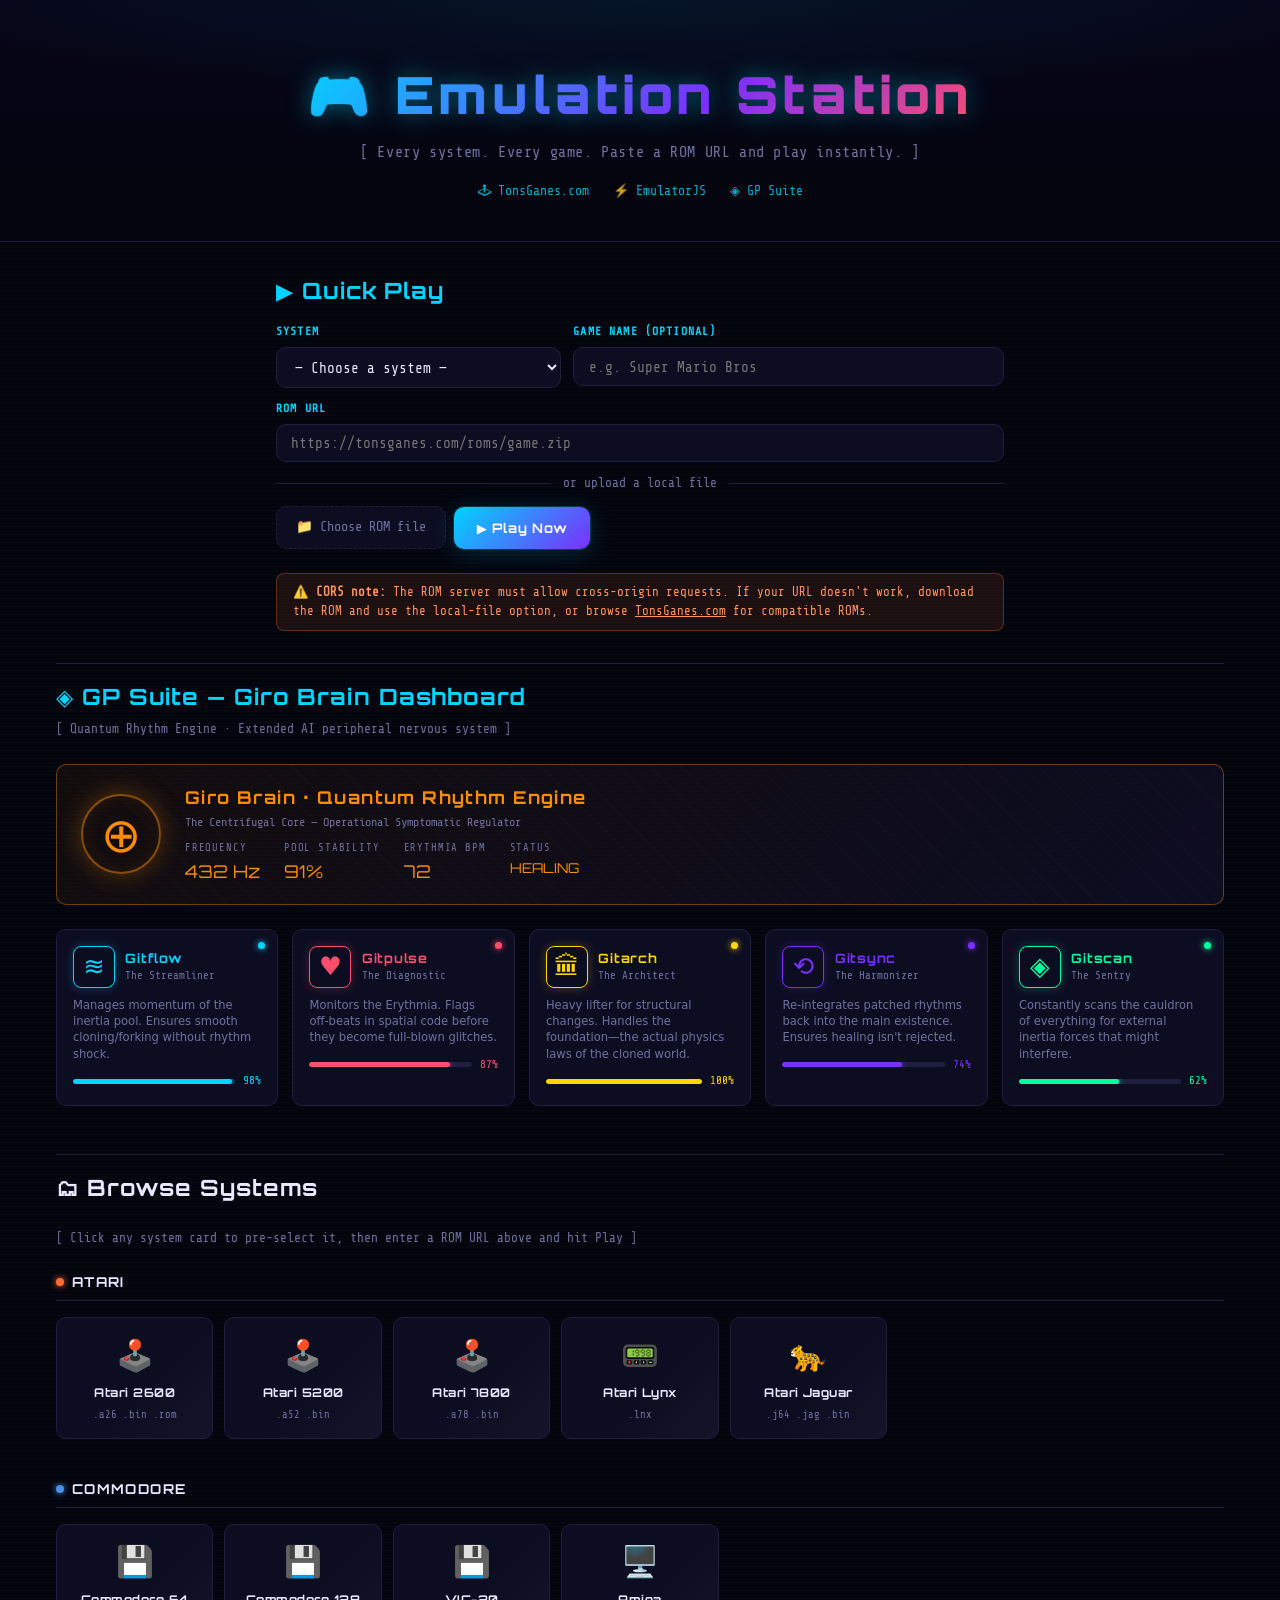
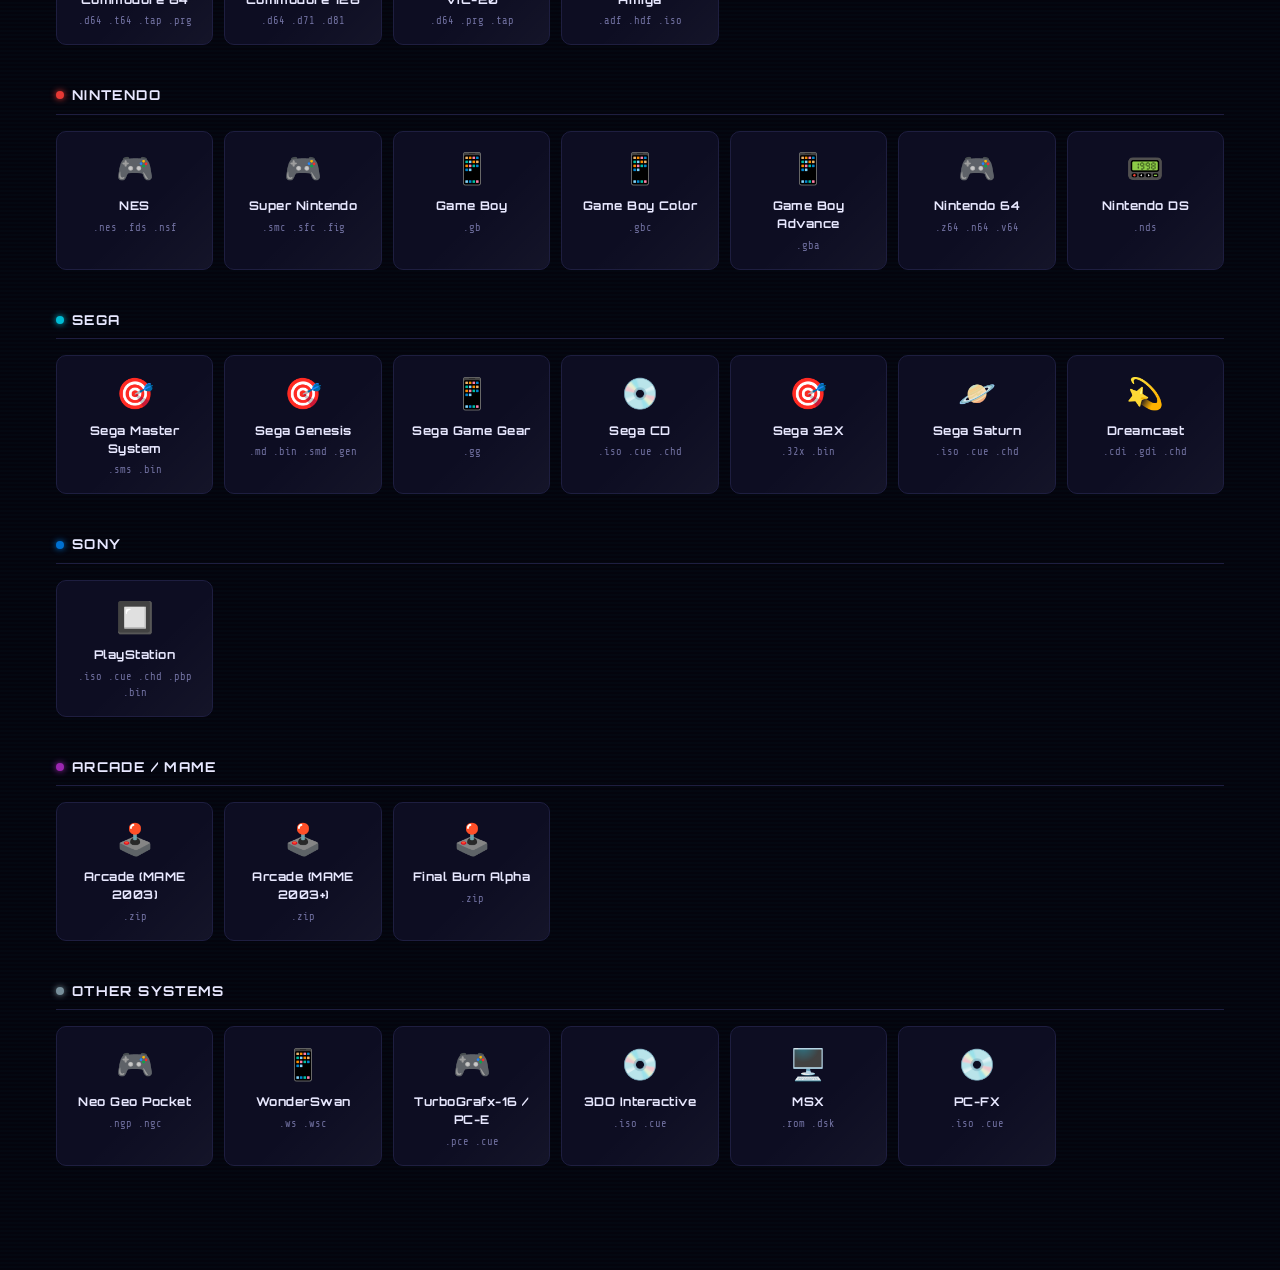
==== commit 35fb4bb6: "Changes before error encountered Co-authored-by: www-infinity4 <269986462+www-infinity4@users.norepl" ====
--- a/index.html
+++ b/index.html
@@ -4,7 +4,7 @@
   <meta charset="UTF-8" />
   <meta name="viewport" content="width=device-width, initial-scale=1.0" />
   <title>Emulation Station – Play Any Game, Any System</title>
-  <meta name="description" content="Web-based emulation station supporting Atari, Commodore, NES, SNES, N64, GBA, DS, Genesis, Dreamcast, PlayStation and more. Load ROMs from any URL." />
+  <meta name="description" content="Web-based emulation station supporting Atari, Commodore, NES, SNES, N64, GBA, DS, Genesis, Dreamcast, PlayStation and more. Load ROMs from any URL or TonsGanes.com." />
   <link rel="stylesheet" href="styles.css" />
   <style>
     /* ── Page-specific overrides ── */
@@ -36,7 +36,7 @@
   <div class="logo">🎮 Emulation Station</div>
   <p class="tagline">[ Every system. Every game. Paste a ROM URL and play instantly. ]</p>
   <nav class="header-links" aria-label="External links">
-    <a href="https://romsgames.com" target="_blank" rel="noopener">🕹 RomsGames.com</a>
+    <a href="https://tonsganes.com" target="_blank" rel="noopener">🕹 TonsGanes.com</a>
     <a href="https://emulatorjs.org" target="_blank" rel="noopener">⚡ EmulatorJS</a>
     <a href="#gp-suite">◈ GP Suite</a>
   </nav>
@@ -67,7 +67,7 @@
       <!-- Row 2: URL input -->
       <div class="input-group">
         <label for="romUrl">ROM URL</label>
-        <input type="url" id="romUrl" placeholder="https://example.com/game.nes" autocomplete="off" />
+        <input type="url" id="romUrl" placeholder="https://tonsganes.com/roms/game.zip" autocomplete="off" />
       </div>
 
       <!-- Row 3: OR / file upload / launch -->
@@ -85,10 +85,8 @@
 
       <p class="cors-note">
         ⚠️ <strong>CORS note:</strong> The ROM server must allow cross-origin requests.
-        If your URL doesn't work, try a
-        <a href="https://cors-anywhere.herokuapp.com/" target="_blank" rel="noopener">CORS proxy</a>,
-        download the ROM and use the local-file option, or browse
-        <a href="https://romsgames.com" target="_blank" rel="noopener">RomsGames.com</a> for compatible ROMs.
+        If your URL doesn't work, download the ROM and use the local-file option, or browse
+        <a href="https://tonsganes.com" target="_blank" rel="noopener">TonsGanes.com</a> for compatible ROMs.
       </p>
     </div>
   </section>
@@ -127,7 +125,7 @@
           </div>
           <div class="giro-stat">
             <span class="giro-stat-label">Status</span>
-            <span class="giro-stat-value" id="giroStatus" style="color:#ff8c00;font-size:.85rem">HEALING</span>
+            <span class="giro-stat-value status-healing" id="giroStatus">HEALING</span>
           </div>
         </div>
       </div>
--- a/styles.css
+++ b/styles.css
@@ -56,7 +56,7 @@
 }
 
 /* ── Scrollbar ─────────────────────────────────────── */
-::-webkit-scrollbar { width: 5px; }
+::-webkit-scrollbar { width: 6px; }
 ::-webkit-scrollbar-track { background: var(--bg-secondary); }
 ::-webkit-scrollbar-thumb { background: var(--accent2); border-radius: 3px; }
 ::-webkit-scrollbar-thumb:hover { background: var(--accent); }
@@ -870,6 +870,9 @@
 }
 .toggle-gamepad-btn:hover { background: #6320cc; box-shadow: 0 4px 24px rgba(123,47,255,.7); }
 .virtual-gamepad.hidden { display: none; }
+
+/* ── Giro status value variant ─────────────────────── */
+.giro-stat-value.status-healing { color: #ff8c00; font-size: .85rem; }
 
 /* ── Game Genie Panel ──────────────────────────────── */
 .genie-panel {
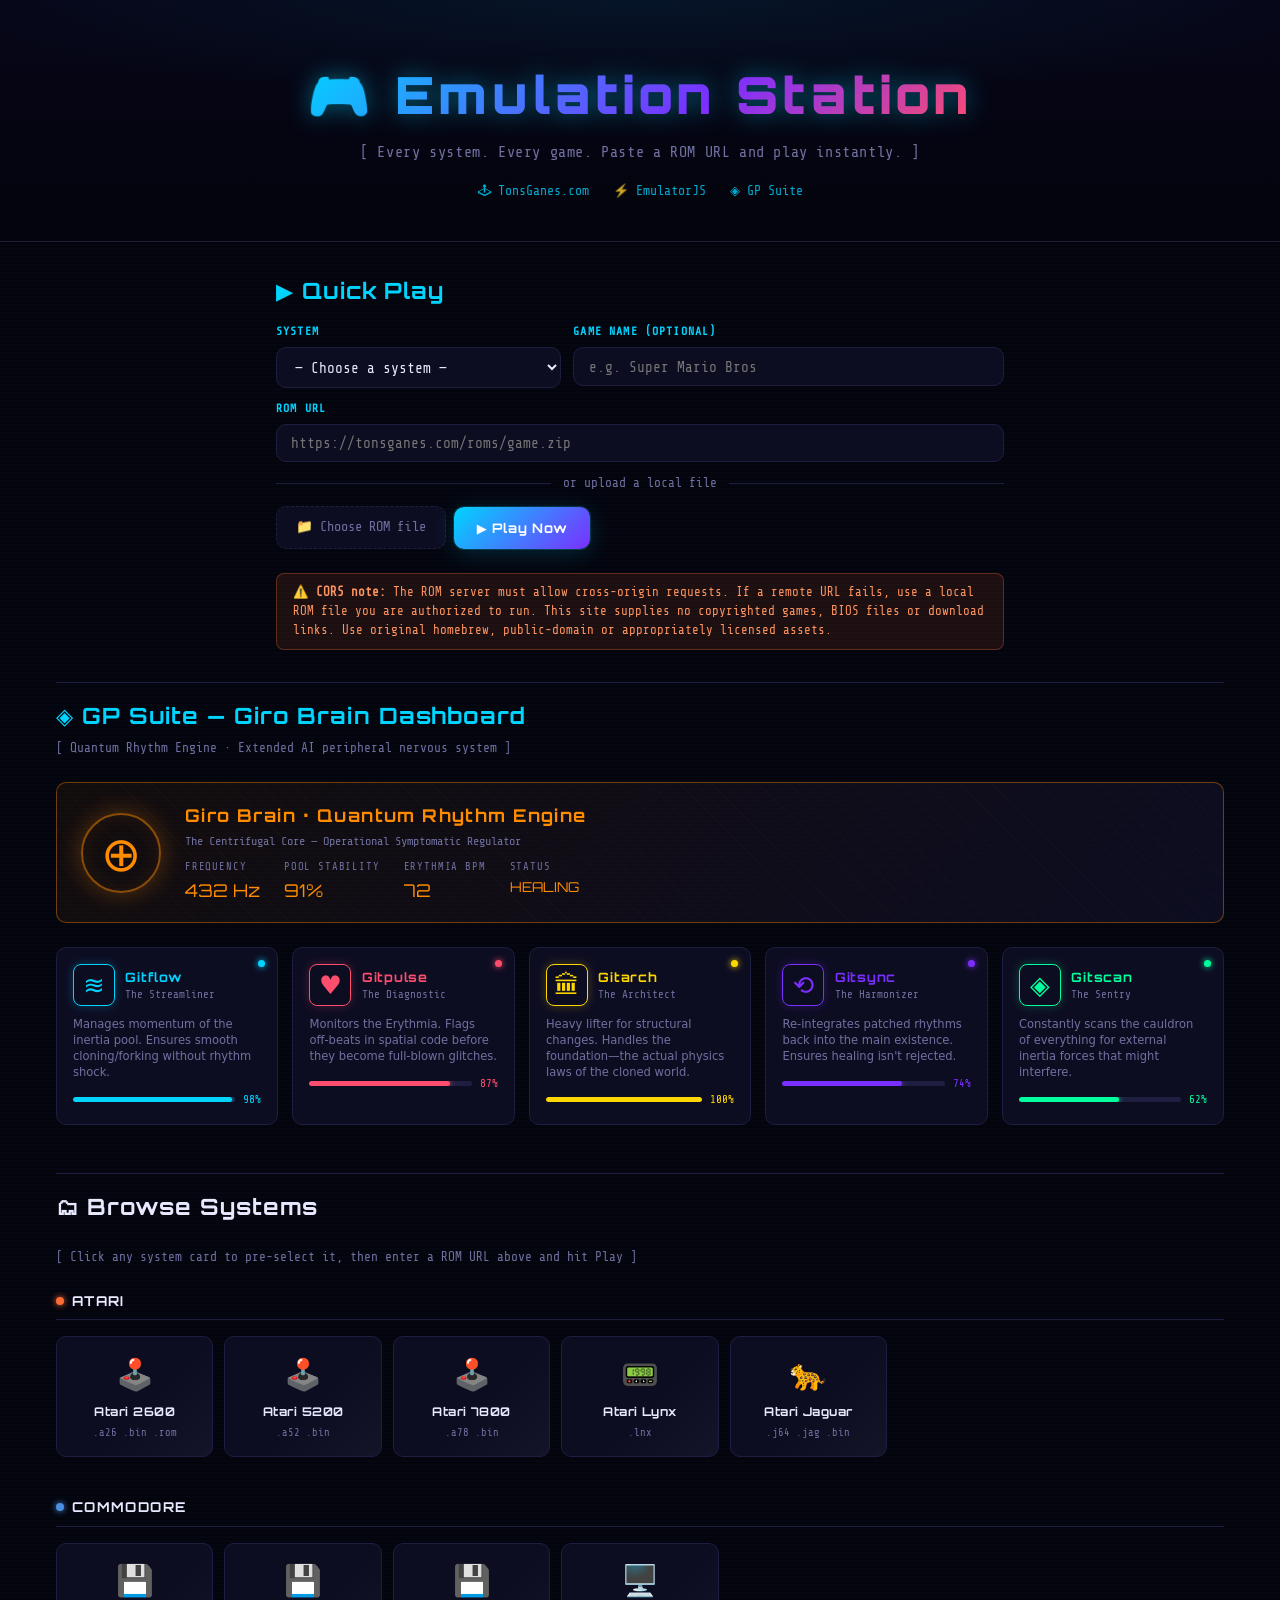
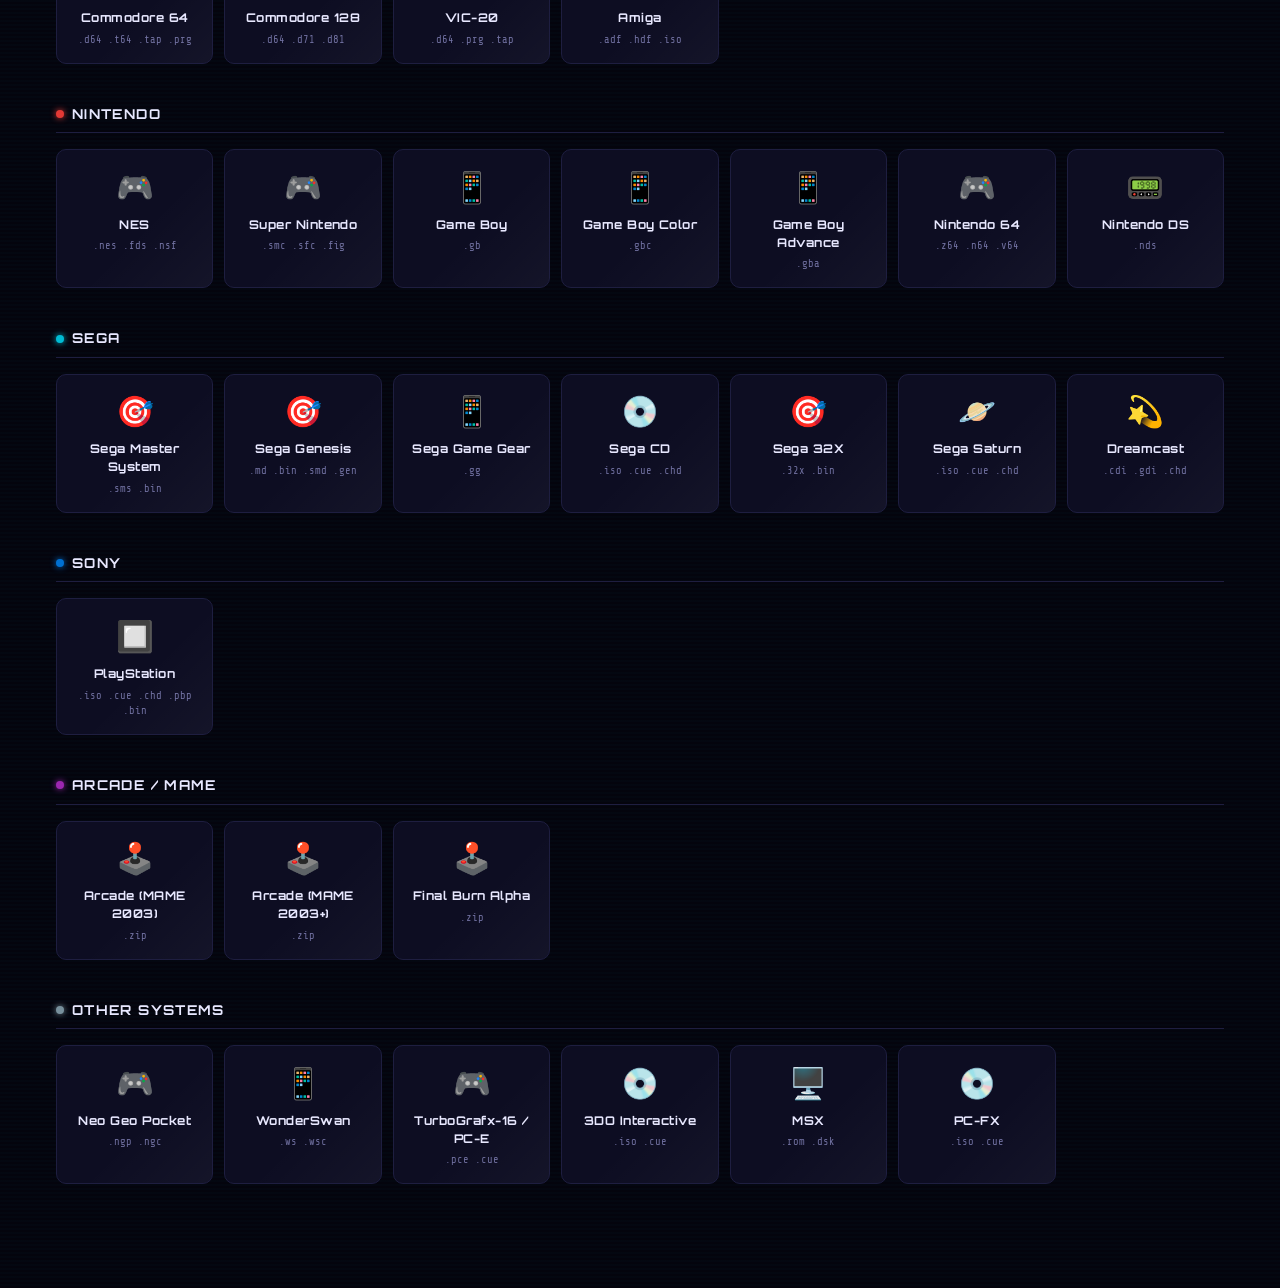
==== commit a0b55397: "docs: explain authorized ROM input and remove unsourced ROM download prompt" ====
--- a/index.html
+++ b/index.html
@@ -85,8 +85,7 @@
 
       <p class="cors-note">
         ⚠️ <strong>CORS note:</strong> The ROM server must allow cross-origin requests.
-        If your URL doesn't work, download the ROM and use the local-file option, or browse
-        <a href="https://tonsganes.com" target="_blank" rel="noopener">TonsGanes.com</a> for compatible ROMs.
+        If a remote URL fails, use a local ROM file you are authorized to run. This site supplies no copyrighted games, BIOS files or download links. Use original homebrew, public-domain or appropriately licensed assets.
       </p>
     </div>
   </section>
@@ -211,27 +210,41 @@
     });
   });
 
-  /* ── File input – auto-fill ROM name from filename ── */
+  /* ── Local ROM storage key (shared with emulator.html) ── */
+  var LOCAL_ROM_KEY = 'es_local_rom_v1';
+
+  /* ── File input – read ROM into sessionStorage as Data URL ── */
   document.getElementById('romFile').addEventListener('change', function () {
     if (!this.files || !this.files[0]) return;
     const file = this.files[0];
-    window._localRomUrl  = URL.createObjectURL(file);
     window._localRomName = file.name.replace(/\.[^.]+$/, '');
 
     const nameInput = document.getElementById('gameName');
     if (!nameInput.value) nameInput.value = window._localRomName;
 
     const ext   = ('.' + file.name.split('.').pop()).toLowerCase();
-    const match = SYSTEMS.find(s => s.exts.split(' ').includes(ext));
+    const match = SYSTEMS.find(function (s) { return s.exts.split(' ').includes(ext); });
     if (match) {
       document.getElementById('systemSelect').value = match.id;
-      document.querySelectorAll('.system-card').forEach(c => {
+      document.querySelectorAll('.system-card').forEach(function (c) {
         c.classList.remove('selected');
         c.style.borderColor = 'var(--border)';
         c.style.boxShadow   = '';
       });
     }
-    showToast(`📁 Loaded: ${file.name}`);
+
+    const reader = new FileReader();
+    reader.onload = function () {
+      try {
+        sessionStorage.setItem(LOCAL_ROM_KEY, reader.result);
+        sessionStorage.setItem(LOCAL_ROM_KEY + ':name', file.name);
+        showToast('📁 Loaded: ' + file.name);
+      } catch (e) {
+        showToast('⚠️ ROM file exceeds browser session storage quota. Try a smaller file.');
+      }
+    };
+    reader.onerror = function () { showToast('⚠️ Could not read that ROM file.'); };
+    reader.readAsDataURL(file);
   });
 
   /* ── Recent ROMs ── */
@@ -275,11 +288,14 @@
 
     const name     = document.getElementById('gameName').value.trim() || window._localRomName || 'Game';
     const urlInput = document.getElementById('romUrl').value.trim();
-    const rom      = window._localRomUrl || urlInput;
+
+    const hasLocal = !!sessionStorage.getItem(LOCAL_ROM_KEY);
+    const rom      = hasLocal ? '__LOCAL__' : urlInput;
 
     if (!rom) { showToast('⚠️ Enter a ROM URL or upload a local file.'); return; }
 
-    saveRecentROM({ name, core: sys.core, rom: urlInput || rom, sysId, ts: Date.now() });
+    // Store history entry — use '__LOCAL__' as sentinel so the data URL is never saved to localStorage
+    saveRecentROM({ name, core: sys.core, rom: hasLocal ? '__LOCAL__' : urlInput, sysId, ts: Date.now() });
     launchEmulator(sys.core, rom, name, sysId);
   };
 
@@ -347,5 +363,5 @@
 
 })();
 </script>
-</body>
+<script src="https://www-infinity4.github.io/Mint-For-Infinity/infinity-wallet-menu.js?v=20260814-menu2"></script></body>
 </html>
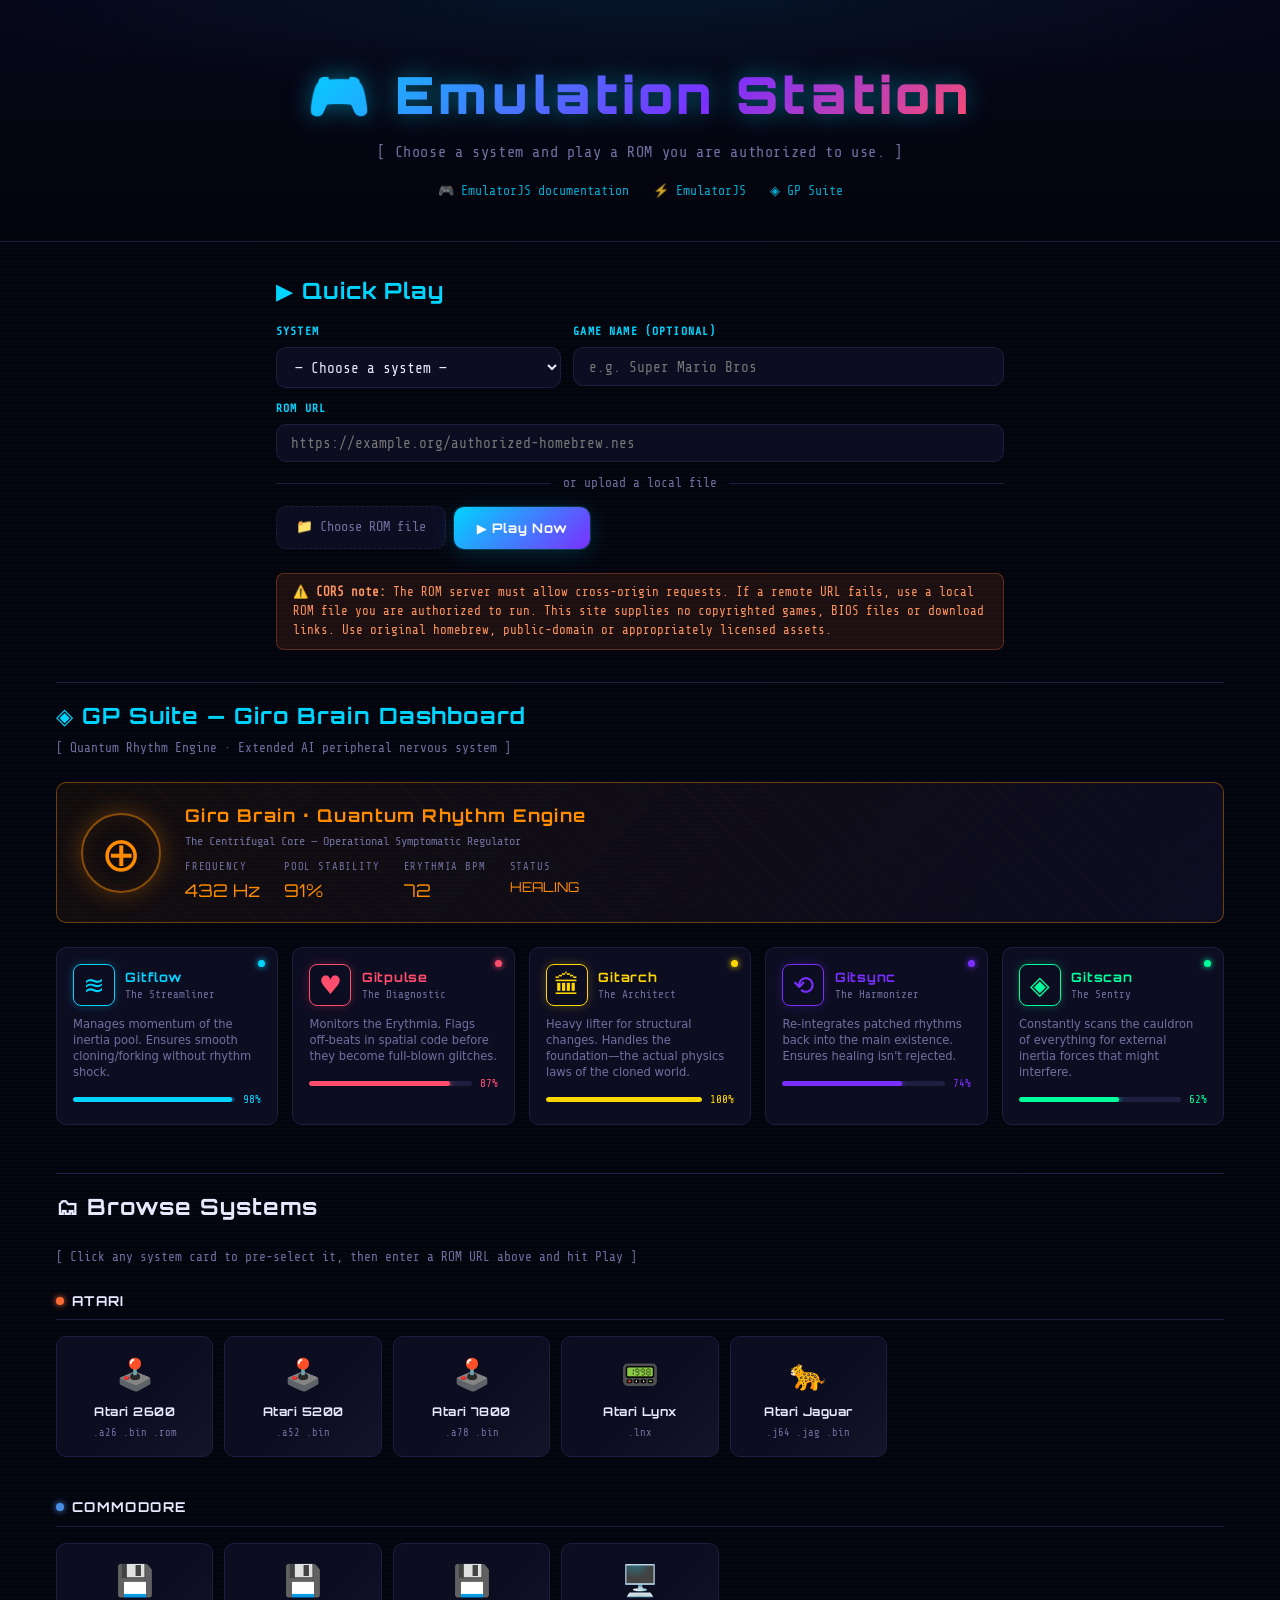
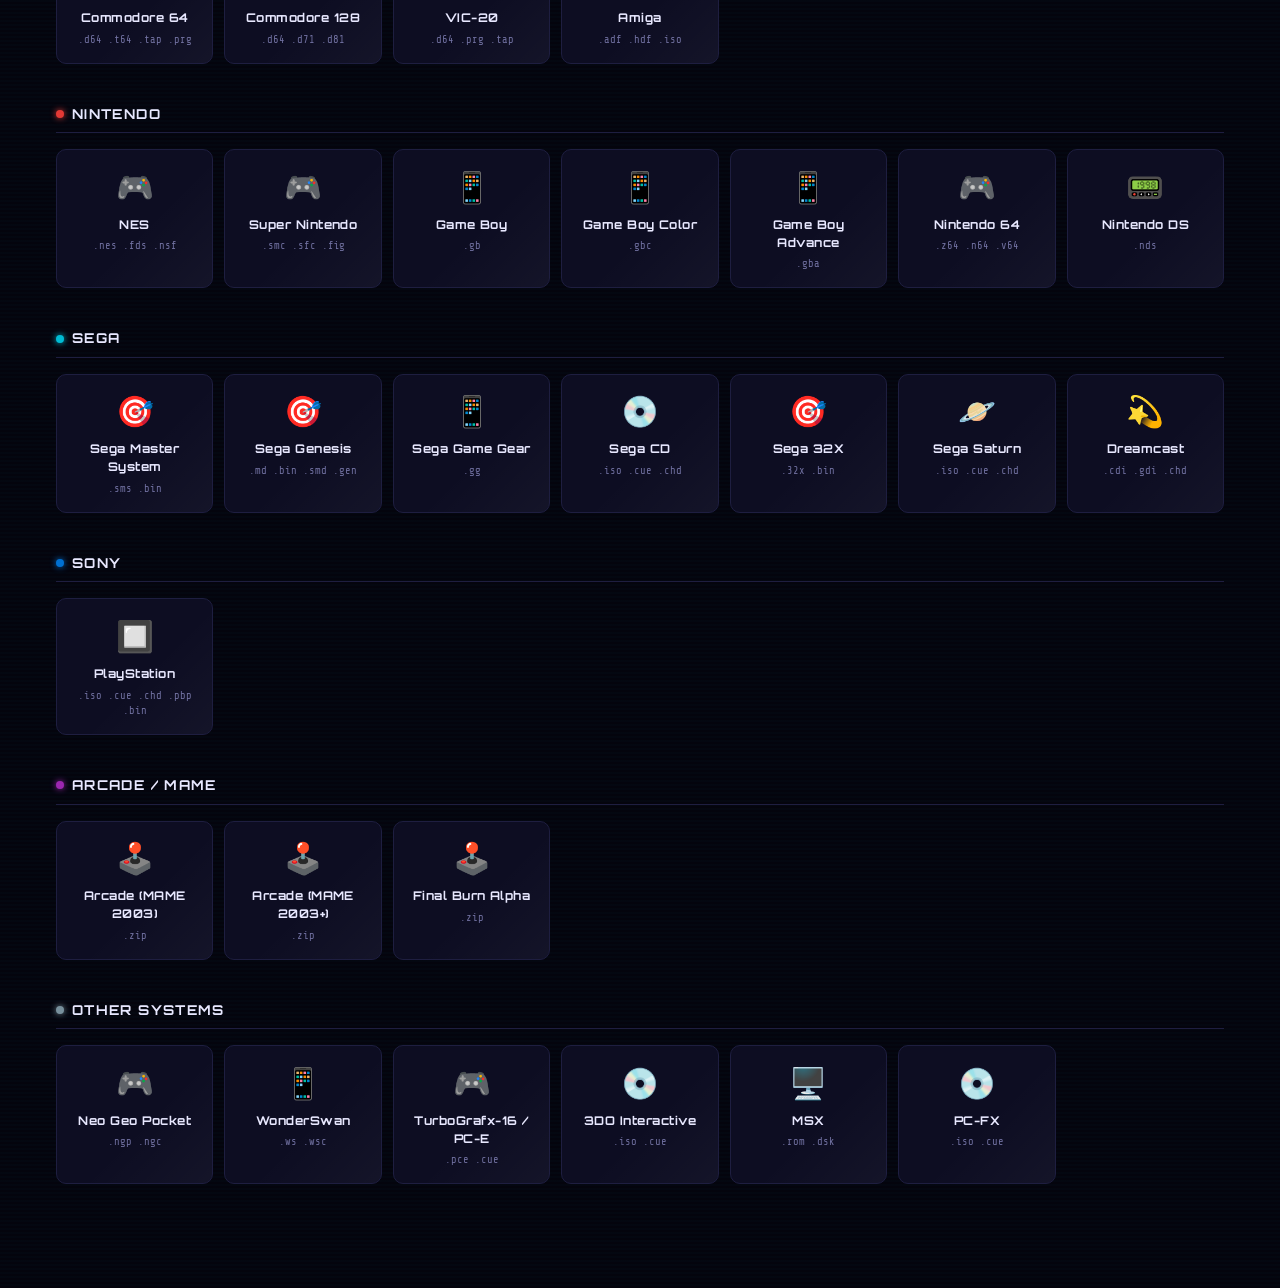
==== commit 4021ac21: "fix: remove unsourced ROM website links and require authorized games" ====
--- a/index.html
+++ b/index.html
@@ -4,7 +4,7 @@
   <meta charset="UTF-8" />
   <meta name="viewport" content="width=device-width, initial-scale=1.0" />
   <title>Emulation Station – Play Any Game, Any System</title>
-  <meta name="description" content="Web-based emulation station supporting Atari, Commodore, NES, SNES, N64, GBA, DS, Genesis, Dreamcast, PlayStation and more. Load ROMs from any URL or TonsGanes.com." />
+  <meta name="description" content="Web-based emulation station supporting Atari, Commodore, NES, SNES, N64, GBA, DS, Genesis, Dreamcast, PlayStation and more. Load authorized homebrew or licensed game ROMs from HTTPS URLs or local files." />
   <link rel="stylesheet" href="styles.css" />
   <style>
     /* ── Page-specific overrides ── */
@@ -34,9 +34,9 @@
 <!-- ══ Header ══════════════════════════════════════════════════════════════ -->
 <header class="site-header">
   <div class="logo">🎮 Emulation Station</div>
-  <p class="tagline">[ Every system. Every game. Paste a ROM URL and play instantly. ]</p>
+  <p class="tagline">[ Choose a system and play a ROM you are authorized to use. ]</p>
   <nav class="header-links" aria-label="External links">
-    <a href="https://tonsganes.com" target="_blank" rel="noopener">🕹 TonsGanes.com</a>
+    <a href="https://emulatorjs.org/docs/" target="_blank" rel="noopener">🎮 EmulatorJS documentation</a>
     <a href="https://emulatorjs.org" target="_blank" rel="noopener">⚡ EmulatorJS</a>
     <a href="#gp-suite">◈ GP Suite</a>
   </nav>
@@ -67,7 +67,7 @@
       <!-- Row 2: URL input -->
       <div class="input-group">
         <label for="romUrl">ROM URL</label>
-        <input type="url" id="romUrl" placeholder="https://tonsganes.com/roms/game.zip" autocomplete="off" />
+        <input type="url" id="romUrl" placeholder="https://example.org/authorized-homebrew.nes" autocomplete="off" />
       </div>
 
       <!-- Row 3: OR / file upload / launch -->
